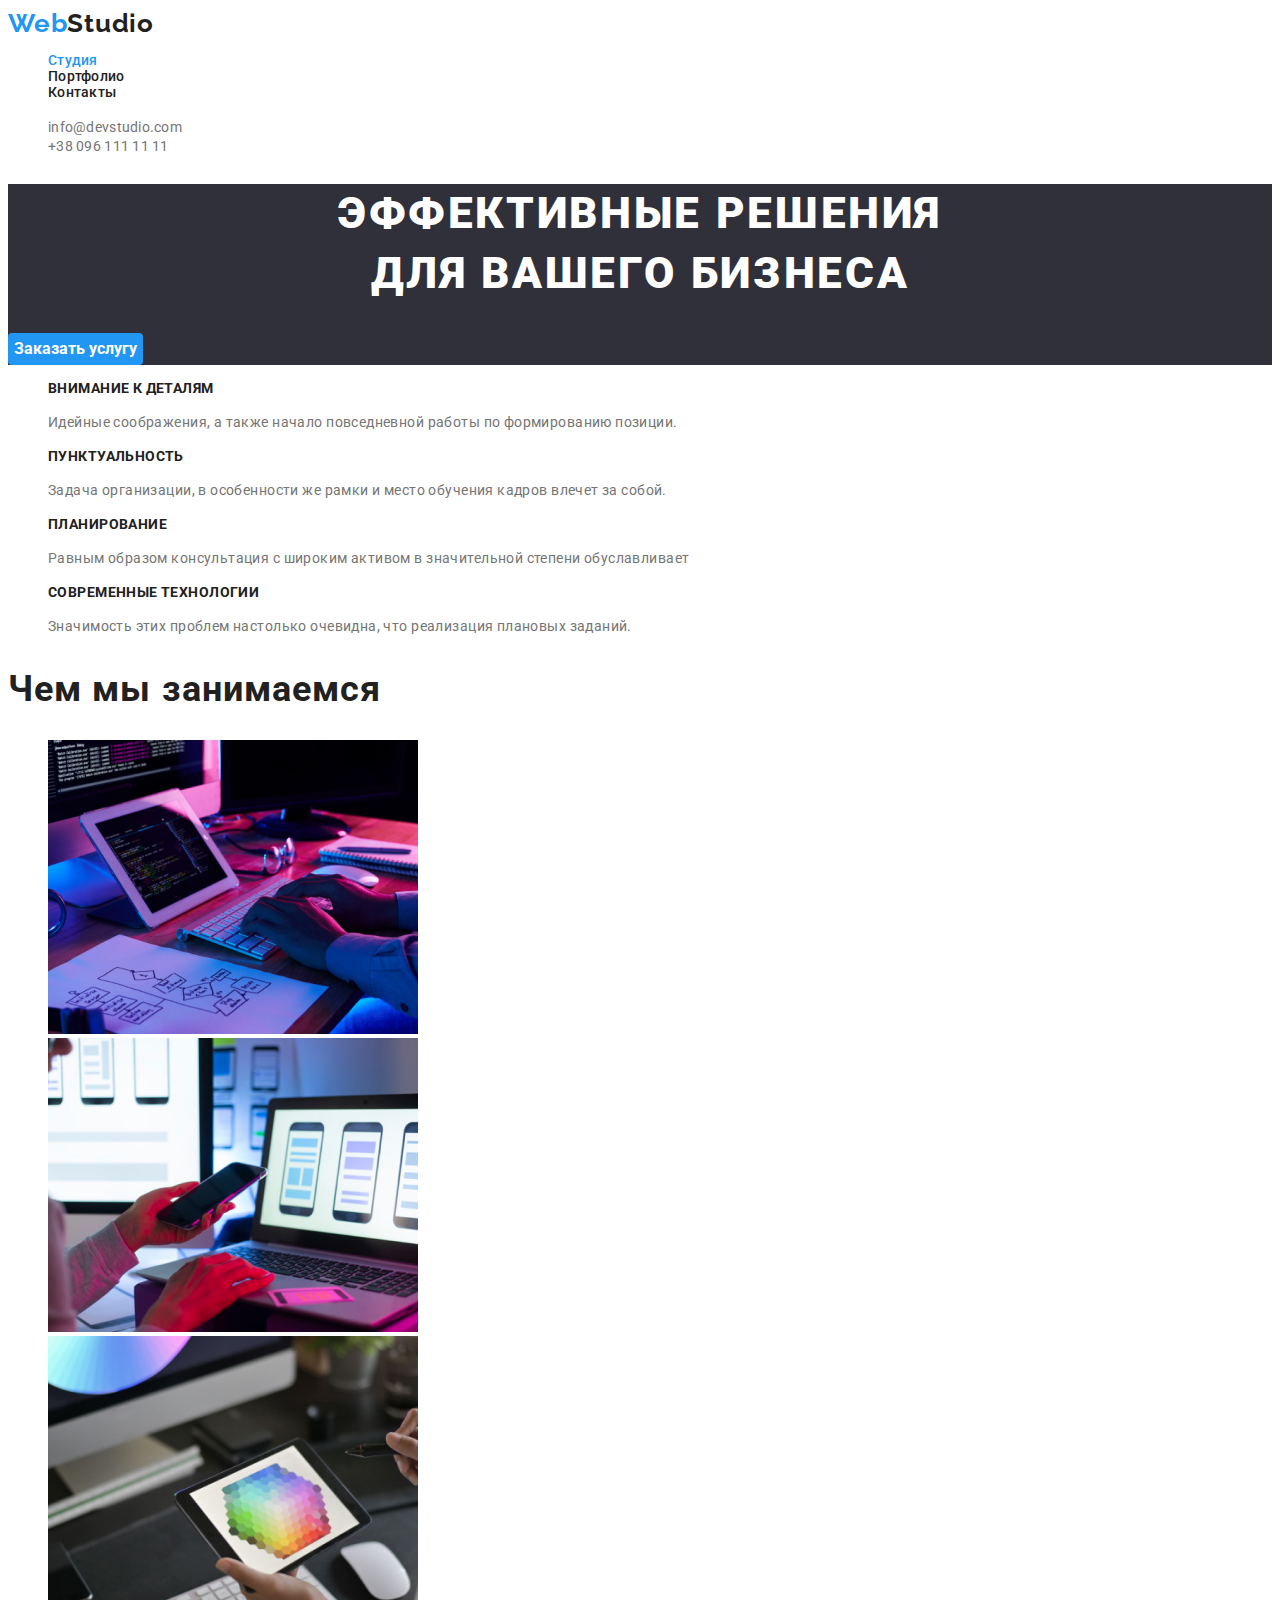
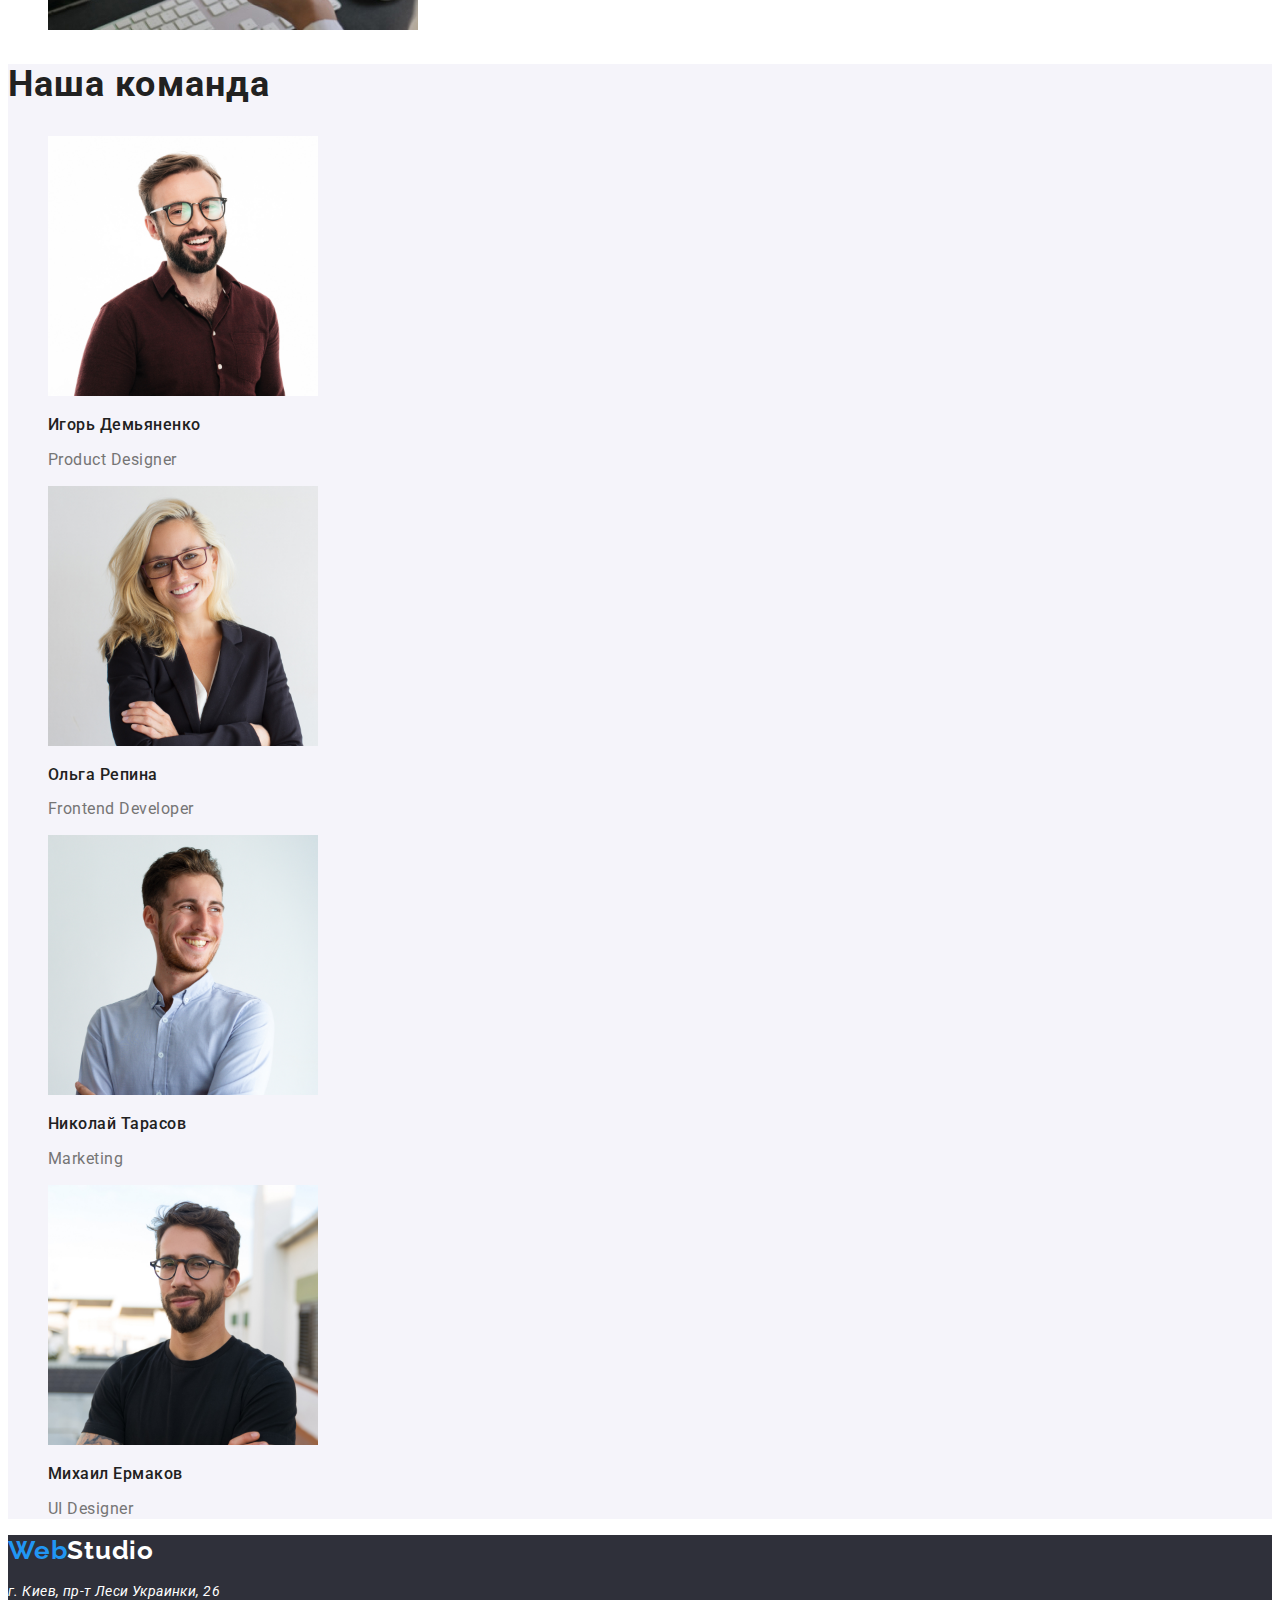
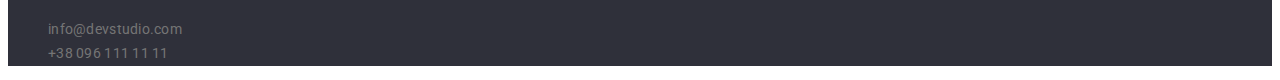
==== index.html @ 3777f828 "start" ====
<!DOCTYPE html>
<html lang="ru">

<head>
    <meta charset="UTF-8">
    <meta http-equiv="X-UA-Compatible" content="IE=edge">
    <meta name="viewport" content="width=device-width, initial-scale=1.0">
    <link rel="preconnect" href="https://fonts.gstatic.com" crossorigin>
    <link
        href="https://fonts.googleapis.com/css2?family=Raleway:wght@700&family=Roboto:wght@400;500;700;900&display=swap"
        rel="stylesheet">
    <link rel="stylesheet" href="./css/styles.css">
    <title class="title">Web Studio</title>
</head>

<body>
    <header class="header">
        <nav class="nav">
            <a lang="en" class="logo" href="./"><span class="color-web">Web</span>Studio</a>
            <ul class="nav-items">
                <li><a class="nav-link current" href="./">Студия</a></li>
                <li><a class="nav-link" href="./portfolio.html">Портфолио</a></li>
                <li><a class="nav-link" href="">Контакты</a></li>
            </ul>
        </nav>
        <ul class="contacts">
            <li><a class="contacts-link" href="mailto:info@devstudio.com">info@devstudio.com</a></li>
            <li><a class="contacts-link" href="tel:+380961111111">+38 096 111 11 11</a></li>
        </ul>
    </header>

    <main>
        <section class="hero">
            <h1 class="business">Эффективные решения<br> для вашего бизнеса</h1>
            <button class="order-service" type="button">Заказать услугу</button>
        </section>

        <section class="section-tips">
            <h2 hidden>Особенности</h2>
            <ul class="tips-list">
                <li>
                    <h3 class="tips-header">Внимание к деталям</h3>
                    <p class="tips-text">Идейные соображения, а также начало повседневной работы по
                        формированию
                        позиции.</p>
                </li>
                <li>
                    <h3 class="tips-header">Пунктуальность</h3>
                    <p class="tips-text">Задача организации, в особенности же рамки и место обучения кадров
                        влечет за
                        собой.</p>
                </li>
                <li>
                    <h3 class="tips-header">Планирование</h3>
                    <p class="tips-text">Равным образом консультация с широким активом в значительной степени
                        обуславливает</p>
                </li>
                <li>
                    <h3 class="tips-header">Современные технологии</h3>
                    <p class="tips-text">Значимость этих проблем настолько очевидна, что реализация плановых
                        заданий.
                    </p>
                </li>
            </ul>
        </section>

        <section class="section-make">
            <h2 class="make">Чем мы занимаемся</h2>
            <ul class="make-list">
                <li><img src="./images/box_1.jpg" alt="Проектирование" width="370"></li>
                <li><img src="./images/box_2.jpg" alt="Разработка" width="370"></li>
                <li><img src="./images/box_3.jpg" alt="Дизайн" width="370"></li>
            </ul>
        </section>

        <section class="section-team">
            <h2 class="team">Наша команда</h2>
            <ul class="team-list">
                <li>
                    <img src=" ./images/id.jpg" alt="Product Designer" width="270">
                    <h3 class="team-name">Игорь Демьяненко</h3>
                    <p lang="en" class="team-position">Product Designer</p>
                </li>
                <li>
                    <img src="./images/or.jpg" alt="Frontend Developer" width="270">
                    <h3 class="team-name">Ольга Репина</h3>
                    <p lang="en" class="team-position">Frontend Developer</p>
                </li>
                <li>
                    <img src="./images/nt.jpg" alt="Marketing" width="270">
                    <h3 class="team-name">Николай Тарасов</h3>
                    <p lang="en" class="team-position">Marketing</p>
                </li>
                <li>
                    <img src="./images/me.jpg" alt="UI Designer" width="270">
                    <h3 class="team-name">Михаил Ермаков</h3>
                    <p lang="en" class="team-position">UI Designer</p>
                </li>
            </ul>
        </section>

    </main>
    <footer class="footer">
        <a lang="en" class="logo" href="./"><span class="color-web">Web</span>Studio</a>
        <address class="address">
            <p>г. Киев, пр-т Леси Украинки, 26</p>
            <ul class="contacts">
                <li><a class="contacts-link" href="mailto:info@devstudio.com">info@devstudio.com</a></li>
                <li><a class="contacts-link" href="tel:+380961111111">+38 096 111 11 11</a></li>
            </ul>
        </address>
    </footer>
</body>

</html>
---- css/styles.css ----
/*background color: #E5E5E5
button orde-service: #188CE8; box-shadow: 0px 4px 4px rgba(0, 0, 0, 0.15);
color button filter: #2196F3;
color inactive button filter: #F5F4FA;
color hero:#2F303A;
first fonts color: #212121;
second fonts color: #757575;
*/
:root {
  --basic-color: #ffffff;
  --second-background-color: #f5f4fa;
  --inactive-button-color: #f5f4fa;
  --hero-color: #2f303a;
  --first-fonts-color: #212121;
  --second-fonts-color: #757575;
  --active-element-color: #2196f3;
  --order-service-color: #188ce8;
}
/*Body*/

body {
  background-color: var(--basic-color);
  font-family: 'Roboto', sans-serif;
  color: var(--first-fonts-color);
}

/*---------------Section header-------------*/

/*Logo*/

.logo {
  text-decoration: none;

  font-family: Raleway;
  font-weight: 700;
  font-size: 26px;
  line-height: 1.19;
  letter-spacing: 0.03em;

  color: var(--first-fonts-color);
}

.color-web {
  color: var(--active-element-color);
}

/*Navigation*/

.nav {
  font-weight: 500;
  font-size: 14px;
  line-height: 1.14;
  letter-spacing: 0.02em;
}

.nav-link {
  text-decoration: none;
  color: var(--first-fonts-color);
}

.nav-link:hover,
.nav-link:focus,
.contacts-link:hover,
.contacts-link:focus,
.current {
  color: var(--active-element-color);
}

.nav-items,
.contacts,
.contacts-link,
.tips-list,
.make-list,
.team-list {
  list-style: none;
}

/*Contacts*/

.contacts-link {
  font-style: normal;
  text-decoration: none;
  color: var(--second-fonts-color);
  font-weight: 400;
  font-size: 14px;
  line-height: 1.14;
  letter-spacing: 0.02em;
}

/*---------------Section hero-------------*/

.business {
  font-weight: 900;
  font-size: 44px;
  line-height: 1.36;
  text-align: center;
  letter-spacing: 0.06em;
  text-transform: uppercase;
}

.hero {
  background-color: var(--hero-color);
  color: var(--basic-color);
}

.order-service {
  font-weight: 700;
  font-size: 16px;
  line-height: 1.87;
  font-family: 'Roboto', sans-serif;
  border: none;
  border-radius: 4px;

  cursor: pointer;

  background-color: var(--active-element-color);
  color: var(--basic-color);
}

.order-service:hover,
.order-service:focus {
  background: var(--order-service-color);
  box-shadow: 0px 4px 4px rgba(0, 0, 0, 0.15);
  border-radius: 4px;
}

/*---------------Section tips-------------*/

.tips-header {
  font-weight: 700;
  font-size: 14px;
  line-height: 1.14;
  letter-spacing: 0.03em;
  text-transform: uppercase;
}

.tips-text {
  font-size: 14px;
  line-height: 1.71;
  letter-spacing: 0.03em;
  color: var(--second-fonts-color);
}

/*---------------Section make-------------*/

.make {
  font-weight: 700;
  font-size: 36px;
  line-height: 1.16;
  letter-spacing: 0.03em;
}

/*---------------Section team-------------*/
.section-team {
  background-color: var(--second-background-color);
}

.team {
  font-weight: 700;
  font-size: 36px;
  line-height: 1.16;
  letter-spacing: 0.03em;
}

.team-name {
  font-weight: 500;
  font-size: 16px;
  line-height: 1.18;
  letter-spacing: 0.03em;
}

.team-position {
  font-size: 16px;
  line-height: 1.18;
  letter-spacing: 0.03em;

  color: var(--second-fonts-color);
}

/*---------------Section footer-------------*/
.footer {
  background-color: var(--hero-color);
}

.address {
  font-style: 400;
  font-size: 14px;
  line-height: 1.71;
  letter-spacing: 0.03em;

  color: var(--basic-color);
}

.footer .logo {
  color: var(--basic-color);
}

/********************************Portfolio page*********************************/

.filter-list,
.example-list {
  list-style: none;
}

.filter-button {
  font-weight: 500;
  font-size: 16px;
  line-height: 1.62;
  font-family: 'Roboto', sans-serif;
  text-align: center;
  letter-spacing: 0.03em;

  border-radius: 4px;
  border: 0;

  cursor: pointer;

  color: var(--first-fonts-color);
}
.filter-button:hover,
.filter-button:focus,
.current-button {
  background-color: var(--active-element-color);
  color: var(--basic-color);
}

.example-header {
  font-weight: 700;
  font-size: 18px;
  line-height: 2;
  letter-spacing: 0.06em;

  color: var(--first-fonts-color);
}

.example-text {
  font-size: 16px;
  line-height: 1.87;
  letter-spacing: 0.03em;

  color: var(--second-fonts-color);
}
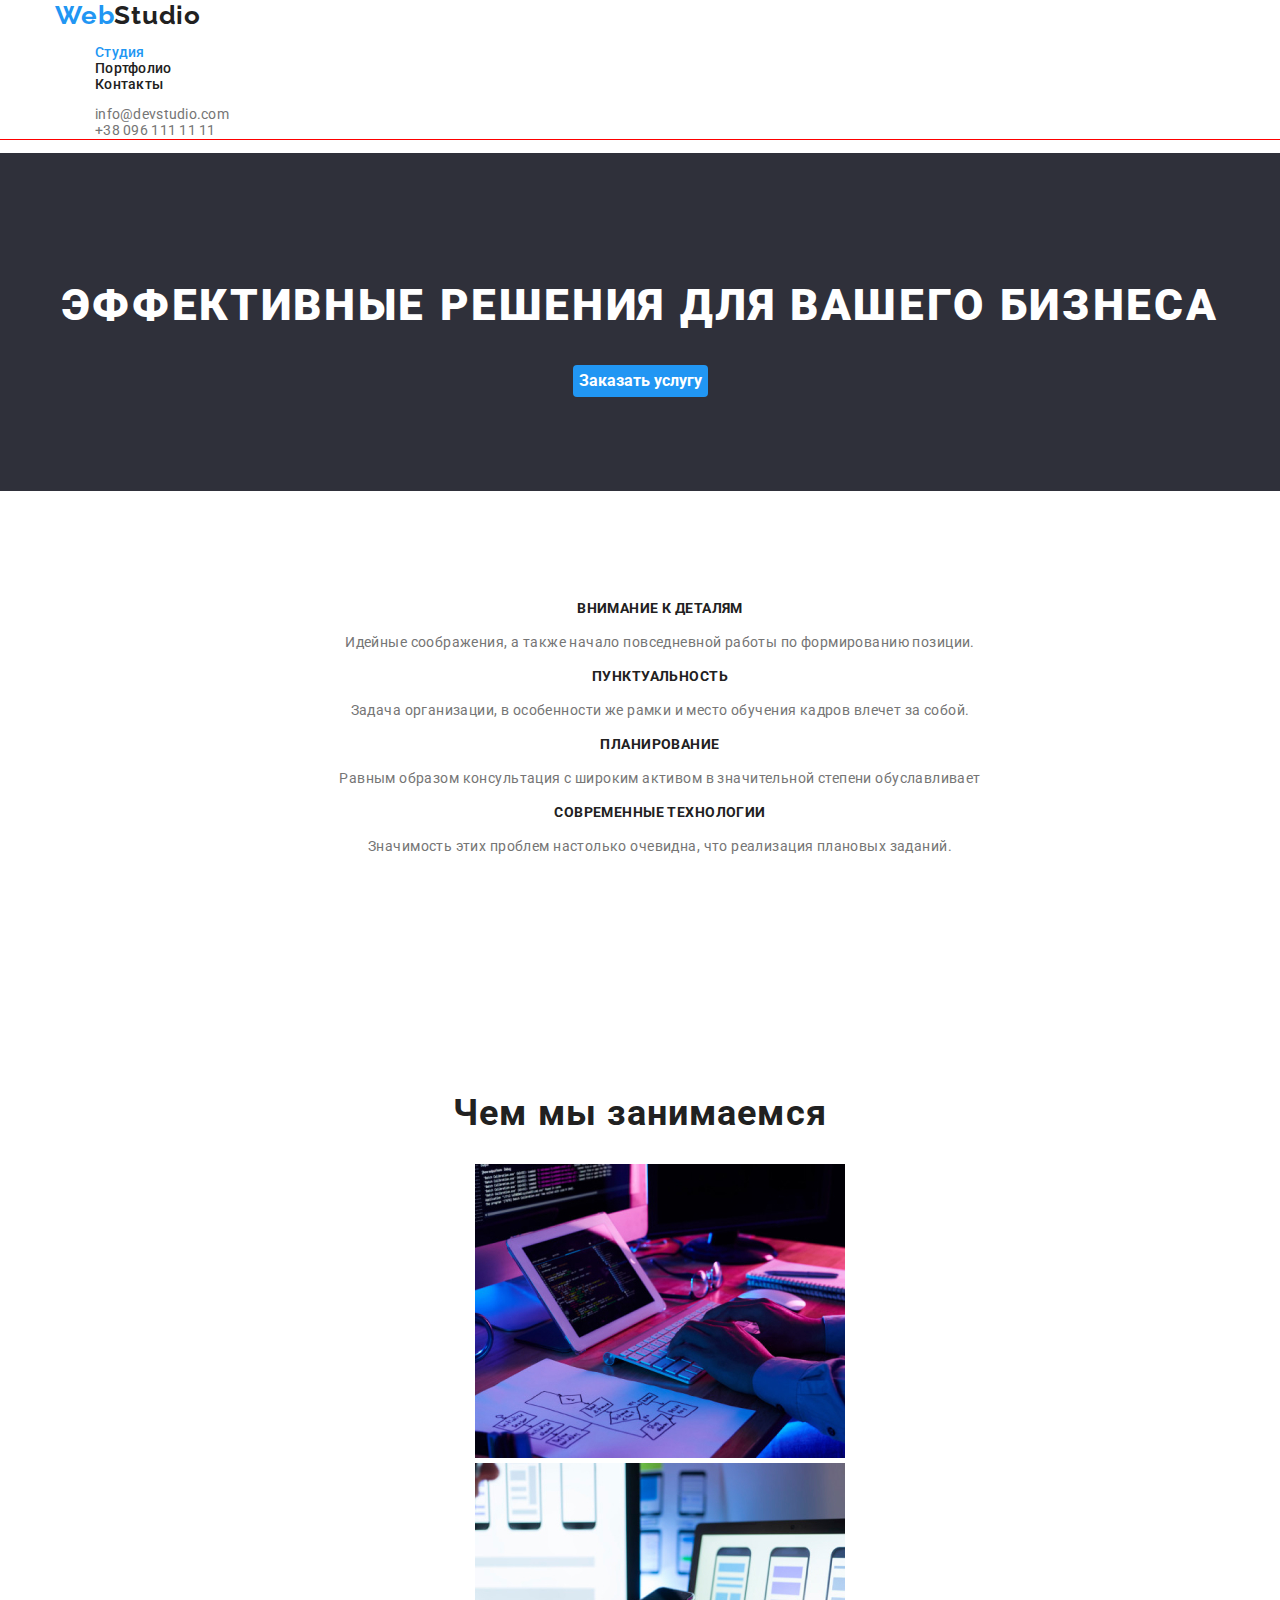
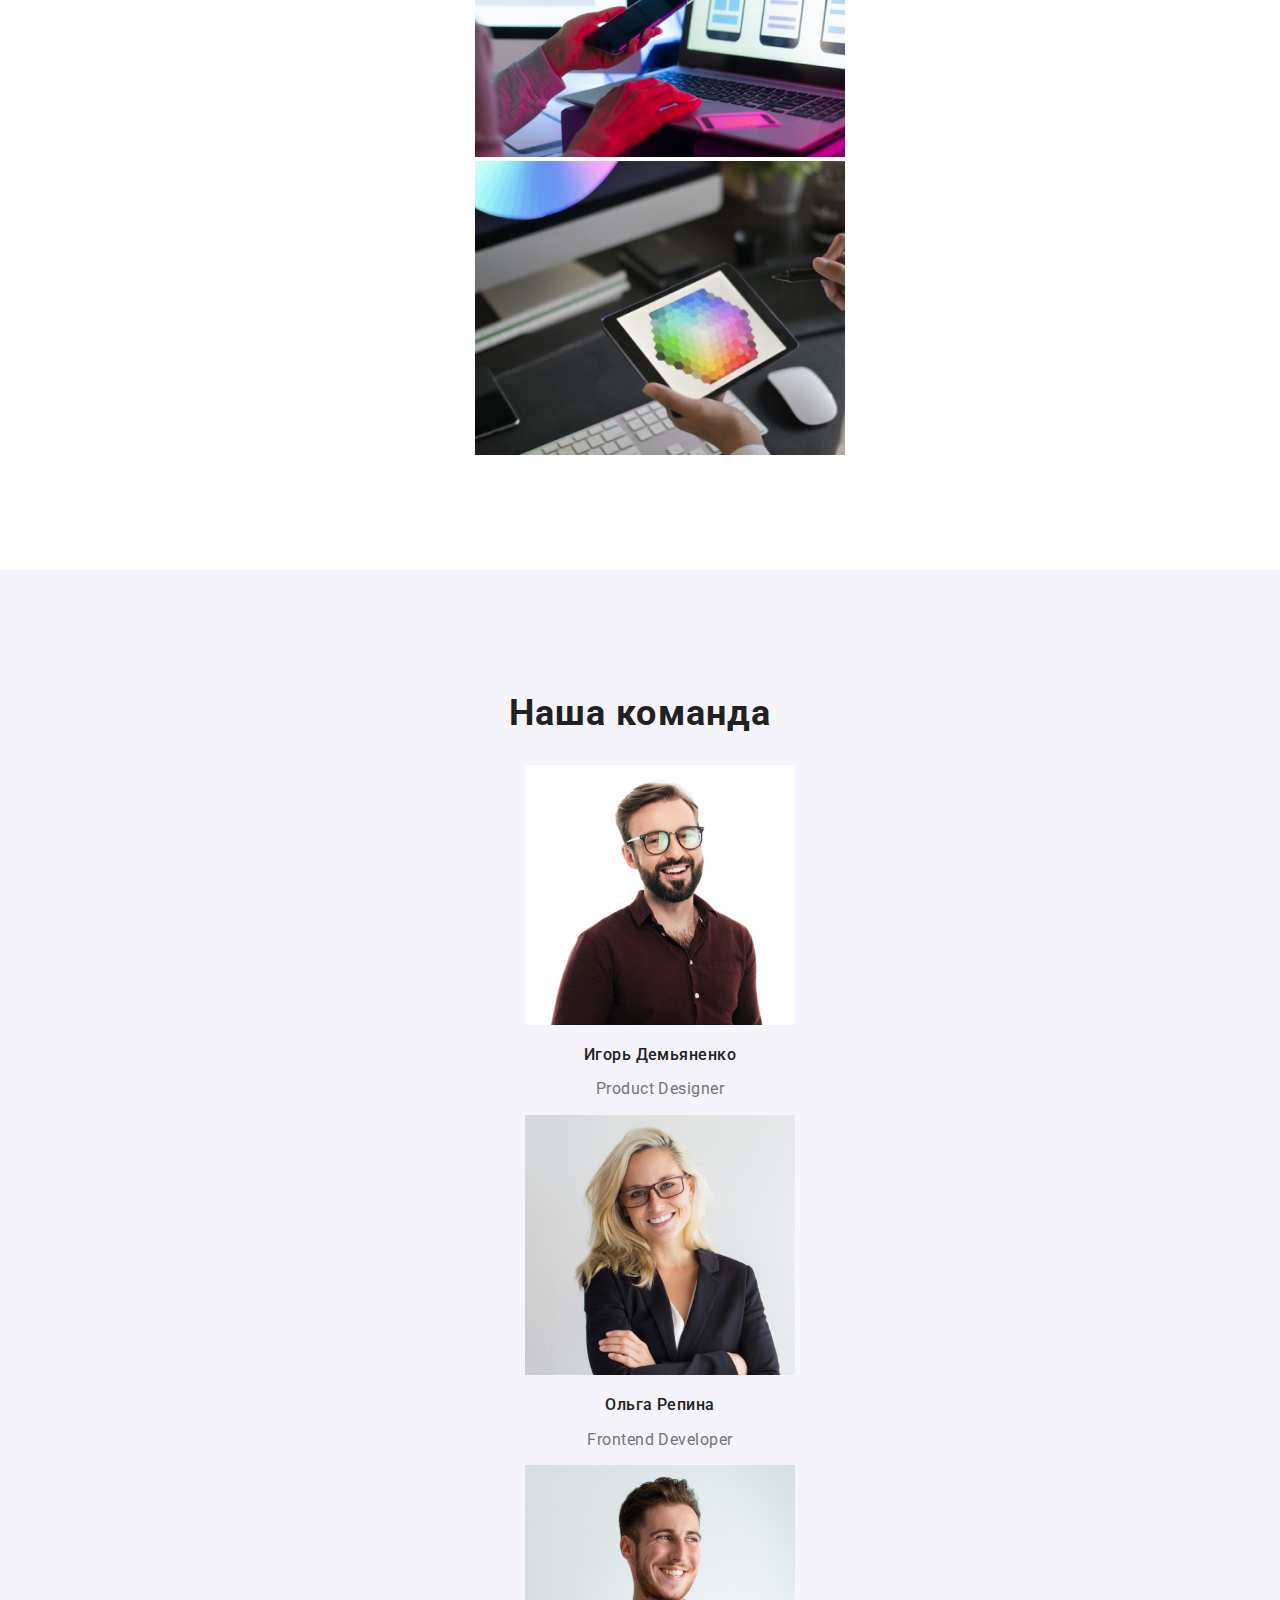
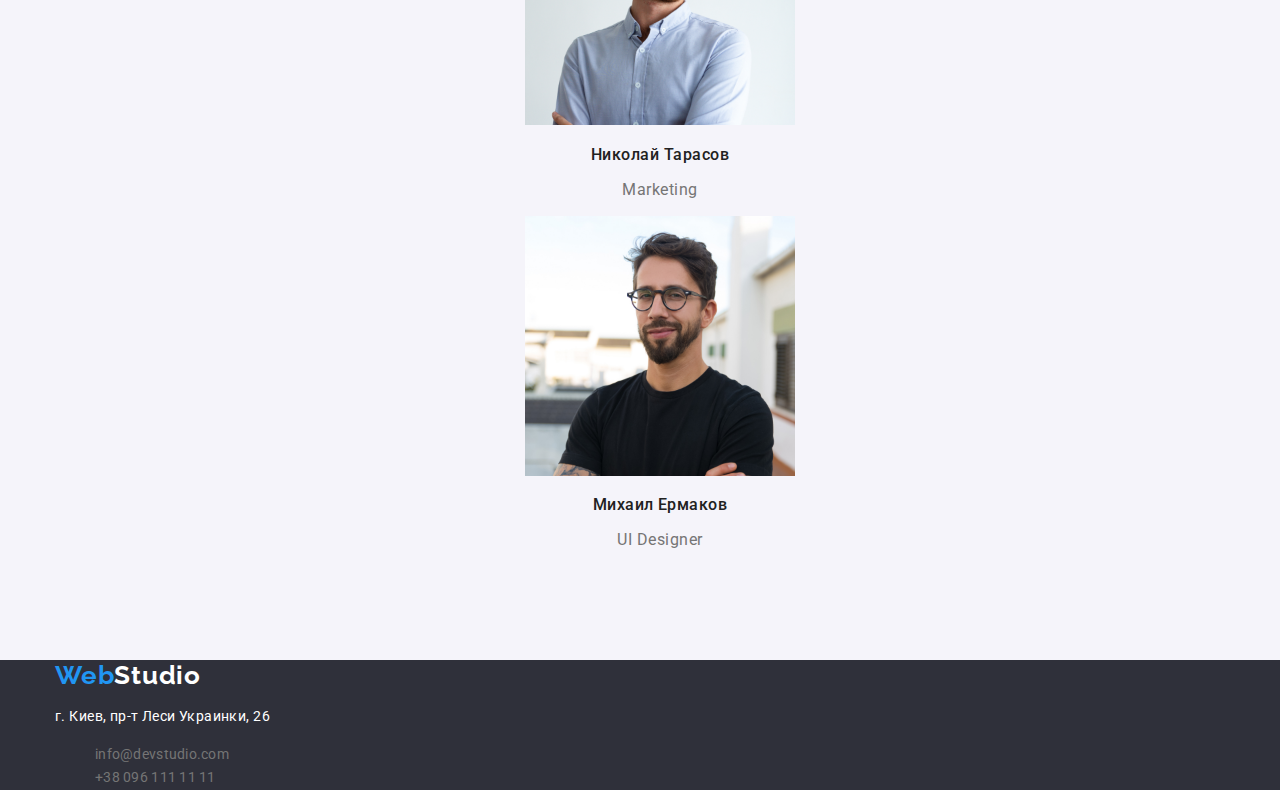
==== commit 55550163: "start_2" ====
--- a/index.html
+++ b/index.html
@@ -9,106 +9,119 @@
     <link
         href="https://fonts.googleapis.com/css2?family=Raleway:wght@700&family=Roboto:wght@400;500;700;900&display=swap"
         rel="stylesheet">
+    <link rel="stylesheet" href="./css/modern-normalize.css">
     <link rel="stylesheet" href="./css/styles.css">
     <title class="title">Web Studio</title>
 </head>
 
 <body>
-    <header class="header">
-        <nav class="nav">
-            <a lang="en" class="logo" href="./"><span class="color-web">Web</span>Studio</a>
-            <ul class="nav-items">
-                <li><a class="nav-link current" href="./">Студия</a></li>
-                <li><a class="nav-link" href="./portfolio.html">Портфолио</a></li>
-                <li><a class="nav-link" href="">Контакты</a></li>
+    <header class="header line">
+        <div class="container nav">
+            <nav class="nav">
+                <a lang="en" class="logo link" href="./"><span class="color-web">Web</span>Studio</a>
+                <ul class="nav-items list">
+                    <li><a class="nav-link current link" href="./">Студия</a></li>
+                    <li><a class="nav-link link" href="./portfolio.html">Портфолио</a></li>
+                    <li><a class="nav-link link" href="">Контакты</a></li>
+                </ul>
+            </nav>
+            <ul class="contacts list">
+                <li><a class="contacts-link link" href="mailto:info@devstudio.com">info@devstudio.com</a></li>
+                <li><a class="contacts-link link" href="tel:+380961111111">+38 096 111 11 11</a></li>
             </ul>
-        </nav>
-        <ul class="contacts">
-            <li><a class="contacts-link" href="mailto:info@devstudio.com">info@devstudio.com</a></li>
-            <li><a class="contacts-link" href="tel:+380961111111">+38 096 111 11 11</a></li>
-        </ul>
+        </div>
     </header>
 
     <main>
-        <section class="hero">
-            <h1 class="business">Эффективные решения<br> для вашего бизнеса</h1>
-            <button class="order-service" type="button">Заказать услугу</button>
+        <section class="hero section">
+            <div class="container">
+                <h1 class="business">Эффективные решения для вашего бизнеса</h1>
+                <button class="order-service" type="button">Заказать услугу</button>
+            </div>
         </section>
 
-        <section class="section-tips">
-            <h2 hidden>Особенности</h2>
-            <ul class="tips-list">
-                <li>
-                    <h3 class="tips-header">Внимание к деталям</h3>
-                    <p class="tips-text">Идейные соображения, а также начало повседневной работы по
-                        формированию
-                        позиции.</p>
-                </li>
-                <li>
-                    <h3 class="tips-header">Пунктуальность</h3>
-                    <p class="tips-text">Задача организации, в особенности же рамки и место обучения кадров
-                        влечет за
-                        собой.</p>
-                </li>
-                <li>
-                    <h3 class="tips-header">Планирование</h3>
-                    <p class="tips-text">Равным образом консультация с широким активом в значительной степени
-                        обуславливает</p>
-                </li>
-                <li>
-                    <h3 class="tips-header">Современные технологии</h3>
-                    <p class="tips-text">Значимость этих проблем настолько очевидна, что реализация плановых
-                        заданий.
-                    </p>
-                </li>
-            </ul>
+        <section class="section-tips section">
+            <div class="container">
+                <h2 hidden>Особенности</h2>
+                <ul class="tips-list list">
+                    <li>
+                        <h3 class="tips-header">Внимание к деталям</h3>
+                        <p class="tips-text">Идейные соображения, а также начало повседневной работы по
+                            формированию
+                            позиции.</p>
+                    </li>
+                    <li>
+                        <h3 class="tips-header">Пунктуальность</h3>
+                        <p class="tips-text">Задача организации, в особенности же рамки и место обучения кадров
+                            влечет за
+                            собой.</p>
+                    </li>
+                    <li>
+                        <h3 class="tips-header">Планирование</h3>
+                        <p class="tips-text">Равным образом консультация с широким активом в значительной степени
+                            обуславливает</p>
+                    </li>
+                    <li>
+                        <h3 class="tips-header">Современные технологии</h3>
+                        <p class="tips-text">Значимость этих проблем настолько очевидна, что реализация плановых
+                            заданий.
+                        </p>
+                    </li>
+                </ul>
+            </div>
         </section>
 
-        <section class="section-make">
-            <h2 class="make">Чем мы занимаемся</h2>
-            <ul class="make-list">
-                <li><img src="./images/box_1.jpg" alt="Проектирование" width="370"></li>
-                <li><img src="./images/box_2.jpg" alt="Разработка" width="370"></li>
-                <li><img src="./images/box_3.jpg" alt="Дизайн" width="370"></li>
-            </ul>
+        <section class="section-make section">
+            <div class="container">
+                <h2 class="make">Чем мы занимаемся</h2>
+                <ul class="make-list list">
+                    <li><img src="./images/box_1.jpg" alt="Проектирование" width="370"></li>
+                    <li><img src="./images/box_2.jpg" alt="Разработка" width="370"></li>
+                    <li><img src="./images/box_3.jpg" alt="Дизайн" width="370"></li>
+                </ul>
+            </div>
         </section>
 
-        <section class="section-team">
-            <h2 class="team">Наша команда</h2>
-            <ul class="team-list">
-                <li>
-                    <img src=" ./images/id.jpg" alt="Product Designer" width="270">
-                    <h3 class="team-name">Игорь Демьяненко</h3>
-                    <p lang="en" class="team-position">Product Designer</p>
-                </li>
-                <li>
-                    <img src="./images/or.jpg" alt="Frontend Developer" width="270">
-                    <h3 class="team-name">Ольга Репина</h3>
-                    <p lang="en" class="team-position">Frontend Developer</p>
-                </li>
-                <li>
-                    <img src="./images/nt.jpg" alt="Marketing" width="270">
-                    <h3 class="team-name">Николай Тарасов</h3>
-                    <p lang="en" class="team-position">Marketing</p>
-                </li>
-                <li>
-                    <img src="./images/me.jpg" alt="UI Designer" width="270">
-                    <h3 class="team-name">Михаил Ермаков</h3>
-                    <p lang="en" class="team-position">UI Designer</p>
-                </li>
-            </ul>
+        <section class="section-team section">
+            <div class="container">
+                <h2 class="team">Наша команда</h2>
+                <ul class="team-list list">
+                    <li>
+                        <img src=" ./images/id.jpg" alt="Product Designer" width="270">
+                        <h3 class="team-name">Игорь Демьяненко</h3>
+                        <p lang="en" class="team-position">Product Designer</p>
+                    </li>
+                    <li>
+                        <img src="./images/or.jpg" alt="Frontend Developer" width="270">
+                        <h3 class="team-name">Ольга Репина</h3>
+                        <p lang="en" class="team-position">Frontend Developer</p>
+                    </li>
+                    <li>
+                        <img src="./images/nt.jpg" alt="Marketing" width="270">
+                        <h3 class="team-name">Николай Тарасов</h3>
+                        <p lang="en" class="team-position">Marketing</p>
+                    </li>
+                    <li>
+                        <img src="./images/me.jpg" alt="UI Designer" width="270">
+                        <h3 class="team-name">Михаил Ермаков</h3>
+                        <p lang="en" class="team-position">UI Designer</p>
+                    </li>
+                </ul>
+            </div>
         </section>
 
     </main>
     <footer class="footer">
-        <a lang="en" class="logo" href="./"><span class="color-web">Web</span>Studio</a>
-        <address class="address">
-            <p>г. Киев, пр-т Леси Украинки, 26</p>
-            <ul class="contacts">
-                <li><a class="contacts-link" href="mailto:info@devstudio.com">info@devstudio.com</a></li>
-                <li><a class="contacts-link" href="tel:+380961111111">+38 096 111 11 11</a></li>
-            </ul>
-        </address>
+        <div class="container">
+            <a lang="en" class="logo link" href="./"><span class="color-web">Web</span>Studio</a>
+            <address class="address">
+                <p>г. Киев, пр-т Леси Украинки, 26</p>
+                <ul class="contacts list list">
+                    <li><a class="contacts-link link" href="mailto:info@devstudio.com">info@devstudio.com</a></li>
+                    <li><a class="contacts-link link" href="tel:+380961111111">+38 096 111 11 11</a></li>
+                </ul>
+            </address>
+        </div>
     </footer>
 </body>
 
--- a/css/styles.css
+++ b/css/styles.css
@@ -24,13 +24,34 @@
   color: var(--first-fonts-color);
 }
 
+.list {
+  list-style: none;
+}
+
+.link {
+  text-decoration: none;
+}
+
+.container {
+  width: 1200px;
+  padding: 0 15px;
+  margin: 0 auto;
+}
+
+.section {
+  padding: 94px 0 94px 0;
+  text-align: center;
+}
+
+.line {
+  outline: 1px solid red;
+}
+
 /*---------------Section header-------------*/
 
 /*Logo*/
 
 .logo {
-  text-decoration: none;
-
   font-family: Raleway;
   font-weight: 700;
   font-size: 26px;
@@ -54,7 +75,6 @@
 }
 
 .nav-link {
-  text-decoration: none;
   color: var(--first-fonts-color);
 }
 
@@ -66,20 +86,10 @@
   color: var(--active-element-color);
 }
 
-.nav-items,
-.contacts,
-.contacts-link,
-.tips-list,
-.make-list,
-.team-list {
-  list-style: none;
-}
-
 /*Contacts*/
 
 .contacts-link {
   font-style: normal;
-  text-decoration: none;
   color: var(--second-fonts-color);
   font-weight: 400;
   font-size: 14px;
@@ -107,7 +117,7 @@
   font-weight: 700;
   font-size: 16px;
   line-height: 1.87;
-  font-family: 'Roboto', sans-serif;
+  font-family: inherit;
   border: none;
   border-radius: 4px;
 
@@ -183,7 +193,7 @@
 }
 
 .address {
-  font-style: 400;
+  font-style: normal;
   font-size: 14px;
   line-height: 1.71;
   letter-spacing: 0.03em;
@@ -196,17 +206,12 @@
 }
 
 /********************************Portfolio page*********************************/
-
-.filter-list,
-.example-list {
-  list-style: none;
-}
 
 .filter-button {
   font-weight: 500;
   font-size: 16px;
   line-height: 1.62;
-  font-family: 'Roboto', sans-serif;
+  font-family: inherit;
   text-align: center;
   letter-spacing: 0.03em;
 
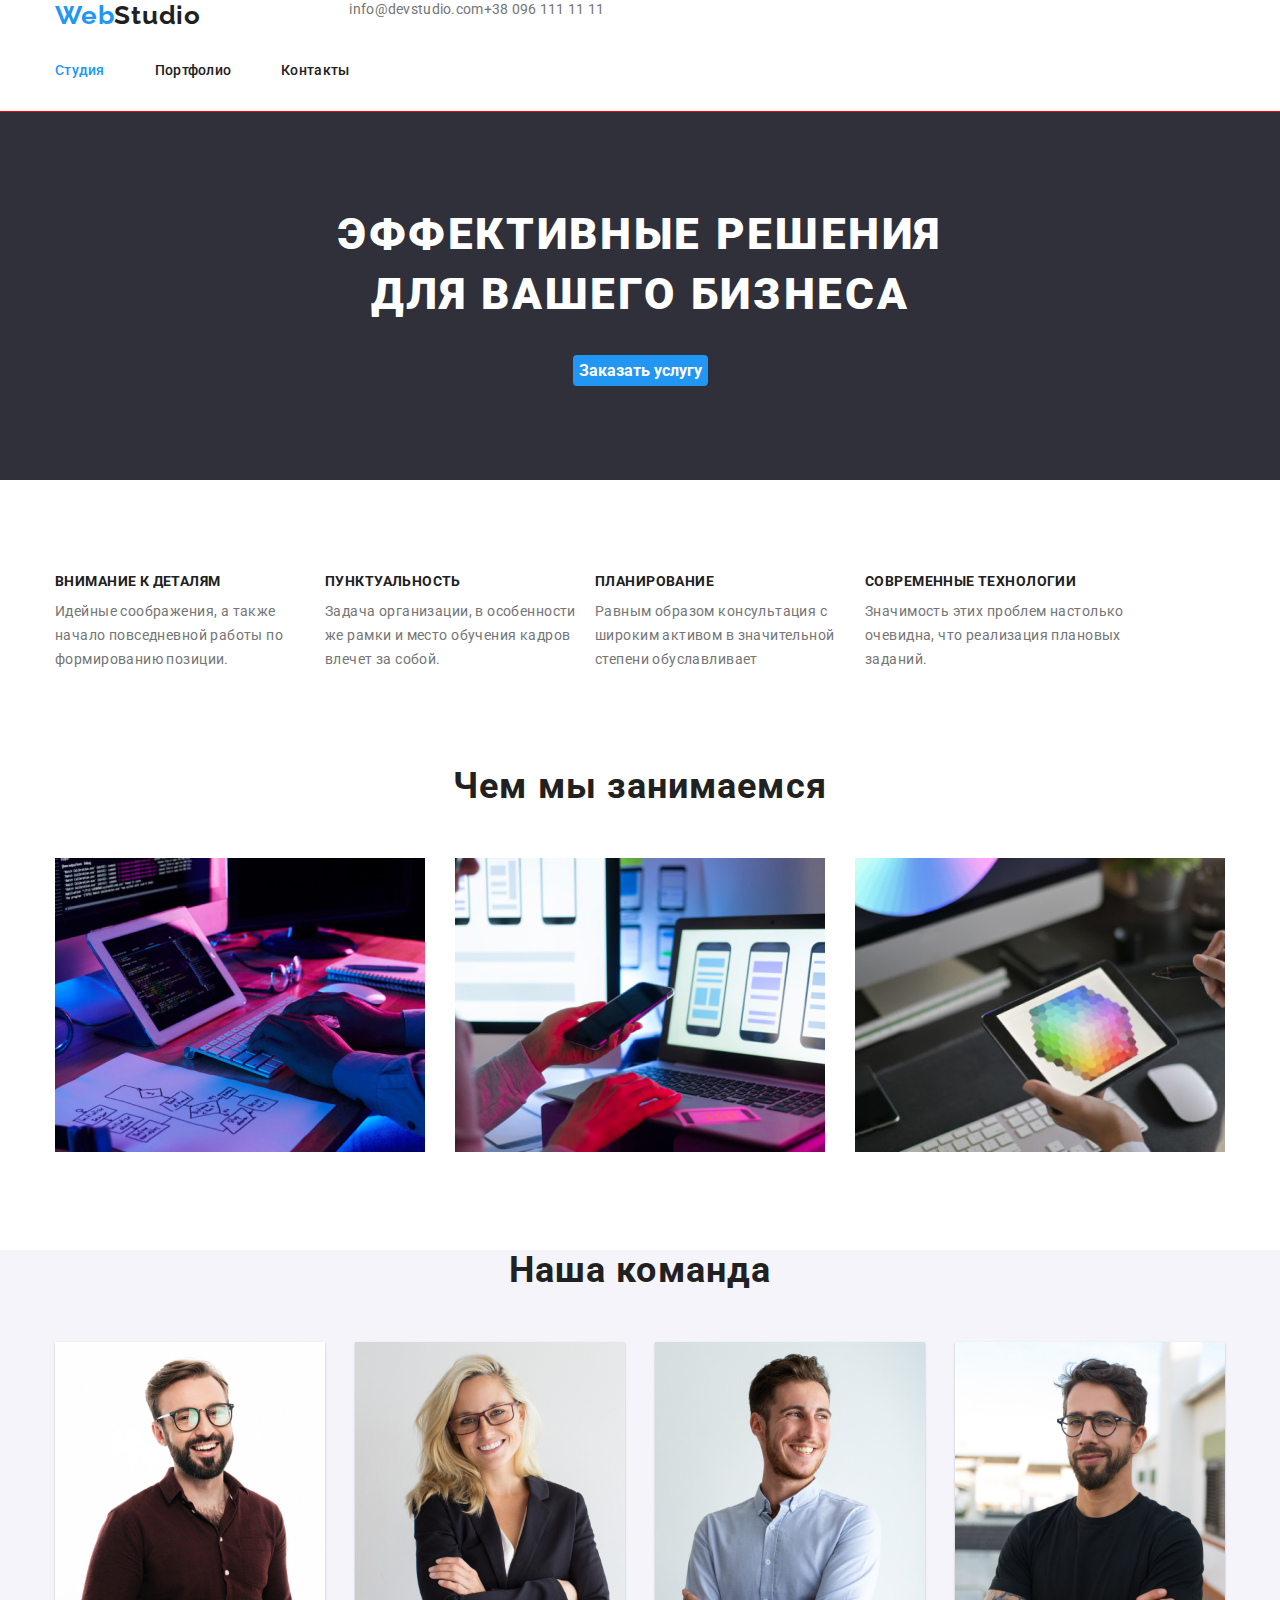
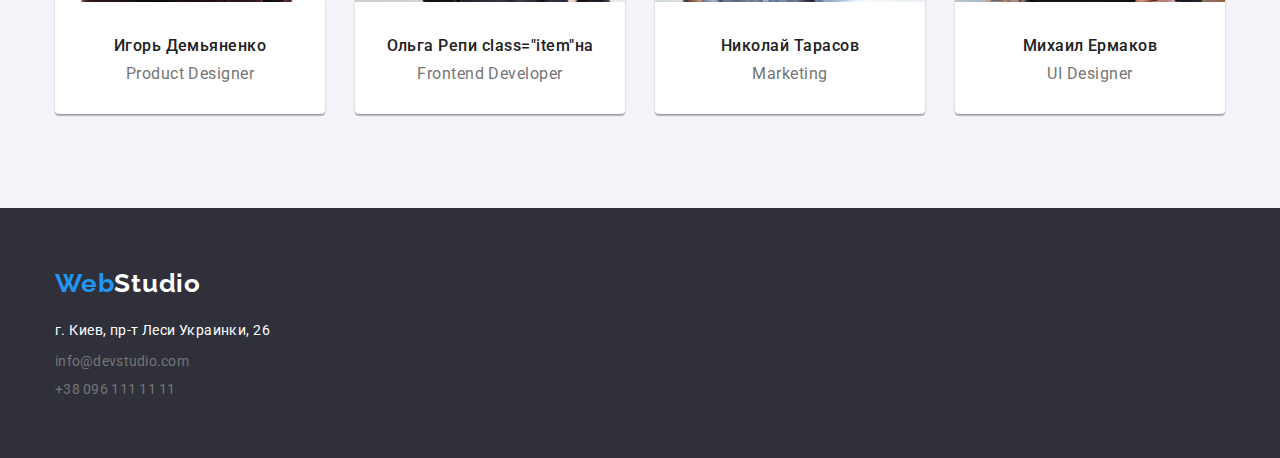
==== commit 3e01ab17: "sdelat' header" ====
--- a/index.html
+++ b/index.html
@@ -16,18 +16,20 @@
 
 <body>
     <header class="header line">
-        <div class="container nav">
+        <div class="container main-header">
             <nav class="nav">
                 <a lang="en" class="logo link" href="./"><span class="color-web">Web</span>Studio</a>
                 <ul class="nav-items list">
-                    <li><a class="nav-link current link" href="./">Студия</a></li>
-                    <li><a class="nav-link link" href="./portfolio.html">Портфолио</a></li>
-                    <li><a class="nav-link link" href="">Контакты</a></li>
+                    <li class="header-item"><a class="nav-link current link" href="./">Студия</a></li>
+                    <li class="header-item"><a class="nav-link link" href="./portfolio.html">Портфолио</a></li>
+                    <li class="header-item"><a class="nav-link link" href="">Контакты</a></li>
                 </ul>
             </nav>
             <ul class="contacts list">
-                <li><a class="contacts-link link" href="mailto:info@devstudio.com">info@devstudio.com</a></li>
-                <li><a class="contacts-link link" href="tel:+380961111111">+38 096 111 11 11</a></li>
+                <li class="header-item"><a class="contacts-link link"
+                        href="mailto:info@devstudio.com">info@devstudio.com</a></li>
+                <li class="header-item"><a class="contacts-link link" href="tel:+380961111111">+38 096 111 11 11</a>
+                </li>
             </ul>
         </div>
     </header>
@@ -42,7 +44,7 @@
 
         <section class="section-tips section">
             <div class="container">
-                <h2 hidden>Особенности</h2>
+                <h2 class="visually-hidden">Особенности</h2>
                 <ul class="tips-list list">
                     <li>
                         <h3 class="tips-header">Внимание к деталям</h3>
@@ -75,9 +77,9 @@
             <div class="container">
                 <h2 class="make">Чем мы занимаемся</h2>
                 <ul class="make-list list">
-                    <li><img src="./images/box_1.jpg" alt="Проектирование" width="370"></li>
-                    <li><img src="./images/box_2.jpg" alt="Разработка" width="370"></li>
-                    <li><img src="./images/box_3.jpg" alt="Дизайн" width="370"></li>
+                    <li class="item"><img src="./images/box_1.jpg" alt="Проектирование" width="370"></li>
+                    <li class="item"><img src="./images/box_2.jpg" alt="Разработка" width="370"></li>
+                    <li class="item"><img src="./images/box_3.jpg" alt="Дизайн" width="370"></li>
                 </ul>
             </div>
         </section>
@@ -86,22 +88,22 @@
             <div class="container">
                 <h2 class="team">Наша команда</h2>
                 <ul class="team-list list">
-                    <li>
+                    <li class="item">
                         <img src=" ./images/id.jpg" alt="Product Designer" width="270">
                         <h3 class="team-name">Игорь Демьяненко</h3>
                         <p lang="en" class="team-position">Product Designer</p>
                     </li>
-                    <li>
+                    <li class="item">
                         <img src="./images/or.jpg" alt="Frontend Developer" width="270">
-                        <h3 class="team-name">Ольга Репина</h3>
+                        <h3 class="team-name">Ольга Репи class="item"на</h3>
                         <p lang="en" class="team-position">Frontend Developer</p>
                     </li>
-                    <li>
+                    <li class="item">
                         <img src="./images/nt.jpg" alt="Marketing" width="270">
                         <h3 class="team-name">Николай Тарасов</h3>
                         <p lang="en" class="team-position">Marketing</p>
                     </li>
-                    <li>
+                    <li class="item">
                         <img src="./images/me.jpg" alt="UI Designer" width="270">
                         <h3 class="team-name">Михаил Ермаков</h3>
                         <p lang="en" class="team-position">UI Designer</p>
@@ -115,10 +117,12 @@
         <div class="container">
             <a lang="en" class="logo link" href="./"><span class="color-web">Web</span>Studio</a>
             <address class="address">
-                <p>г. Киев, пр-т Леси Украинки, 26</p>
-                <ul class="contacts list list">
-                    <li><a class="contacts-link link" href="mailto:info@devstudio.com">info@devstudio.com</a></li>
-                    <li><a class="contacts-link link" href="tel:+380961111111">+38 096 111 11 11</a></li>
+                <p class="address-text">г. Киев, пр-т Леси Украинки, 26</p>
+                <ul class="contacts list">
+                    <li class="footer-item"><a class="contacts-link link"
+                            href="mailto:info@devstudio.com">info@devstudio.com</a></li>
+                    <li class="footer-item"><a class="contacts-link link" href="tel:+380961111111">+38 096 111 11 11</a>
+                    </li>
                 </ul>
             </address>
         </div>
--- a/css/styles.css
+++ b/css/styles.css
@@ -26,6 +26,8 @@
 
 .list {
   list-style: none;
+  margin: 0;
+  padding: 0;
 }
 
 .link {
@@ -40,7 +42,19 @@
 
 .section {
   padding: 94px 0 94px 0;
-  text-align: center;
+}
+
+.visually-hidden {
+  position: absolute;
+  white-space: nowrap;
+  width: 1px;
+  height: 1px;
+  overflow: hidden;
+  border: 0;
+  padding: 0;
+  clip: rect(0 0 0 0);
+  clip-path: inset(50%);
+  margin: -1px;
 }
 
 .line {
@@ -65,6 +79,10 @@
   color: var(--active-element-color);
 }
 
+.main-header {
+  display: flex;
+}
+
 /*Navigation*/
 
 .nav {
@@ -74,8 +92,20 @@
   letter-spacing: 0.02em;
 }
 
+.nav .nav-items,
+.header .contacts {
+  display: flex;
+}
+
+.nav .header-item:not(:last-child) {
+  margin-right: 50px;
+}
+
 .nav-link {
-  color: var(--first-fonts-color);
+  display: block;
+  color: var(--first-fonts-color);
+  padding-top: 32px;
+  padding-bottom: 32px;
 }
 
 .nav-link:hover,
@@ -100,17 +130,20 @@
 /*---------------Section hero-------------*/
 
 .business {
+  margin: 0 auto 30px;
+
   font-weight: 900;
   font-size: 44px;
   line-height: 1.36;
-  text-align: center;
   letter-spacing: 0.06em;
+  max-width: 696px;
   text-transform: uppercase;
 }
 
 .hero {
   background-color: var(--hero-color);
   color: var(--basic-color);
+  text-align: center;
 }
 
 .order-service {
@@ -136,7 +169,14 @@
 
 /*---------------Section tips-------------*/
 
+.tips-list {
+  display: flex;
+}
+
 .tips-header {
+  margin-top: 0;
+  margin-bottom: 10px;
+
   font-weight: 700;
   font-size: 14px;
   line-height: 1.14;
@@ -145,27 +185,55 @@
 }
 
 .tips-text {
+  margin: 0;
+
   font-size: 14px;
   line-height: 1.71;
   letter-spacing: 0.03em;
   color: var(--second-fonts-color);
+  max-width: 270px;
 }
 
 /*---------------Section make-------------*/
 
 .make {
+  margin-top: 0;
+  margin-bottom: 50px;
+  text-align: center;
+
   font-weight: 700;
   font-size: 36px;
   line-height: 1.16;
   letter-spacing: 0.03em;
 }
 
+.section-make {
+  padding-top: 0;
+}
+
+.make-list {
+  display: flex;
+}
+
+.item {
+  margin-right: 30px;
+}
+
+.item:last-child {
+  margin-right: 0;
+}
+
 /*---------------Section team-------------*/
 .section-team {
+  padding-top: 0;
   background-color: var(--second-background-color);
 }
 
 .team {
+  margin-top: 0;
+  margin-bottom: 50px;
+  text-align: center;
+
   font-weight: 700;
   font-size: 36px;
   line-height: 1.16;
@@ -173,6 +241,10 @@
 }
 
 .team-name {
+  text-align: center;
+  margin-top: 30px;
+  margin-bottom: 10px;
+
   font-weight: 500;
   font-size: 16px;
   line-height: 1.18;
@@ -180,29 +252,49 @@
 }
 
 .team-position {
+  margin-top: 0;
+  margin-bottom: 30px;
+  text-align: center;
   font-size: 16px;
   line-height: 1.18;
   letter-spacing: 0.03em;
 
   color: var(--second-fonts-color);
+}
+.team-list {
+  display: flex;
+}
+
+.team-list .item {
+  background: var(--basic-color);
+  box-shadow: 0px 1px 3px rgba(0, 0, 0, 0.12), 0px 1px 1px rgba(0, 0, 0, 0.14),
+    0px 2px 1px rgba(0, 0, 0, 0.2);
+  border-radius: 0px 0px 4px 4px;
 }
 
 /*---------------Section footer-------------*/
 .footer {
+  padding: 60px 0;
   background-color: var(--hero-color);
 }
 
-.address {
+.address .address-text {
+  margin-top: 20px;
+  margin-bottom: 0;
+
   font-style: normal;
   font-size: 14px;
   line-height: 1.71;
   letter-spacing: 0.03em;
-
   color: var(--basic-color);
 }
 
 .footer .logo {
   color: var(--basic-color);
+}
+
+.footer-item {
+  margin-top: 9px;
 }
 
 /********************************Portfolio page*********************************/
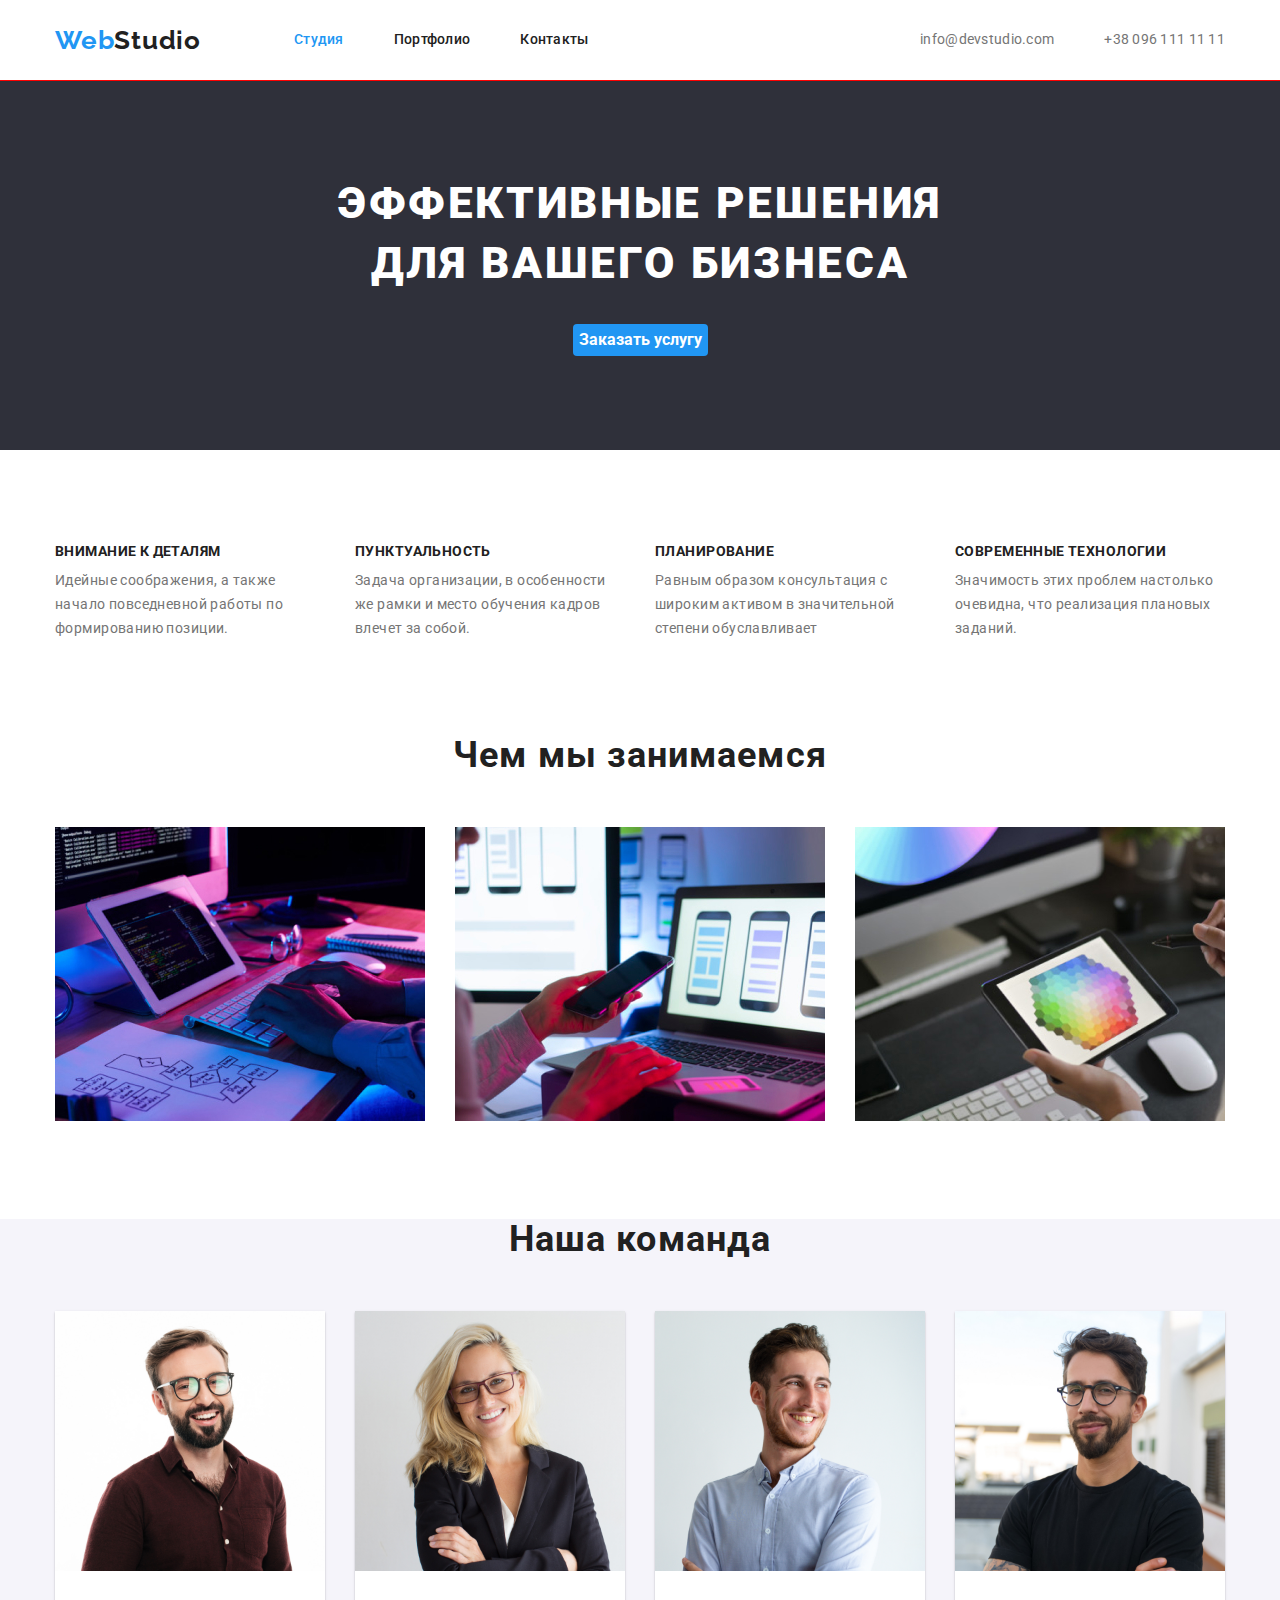
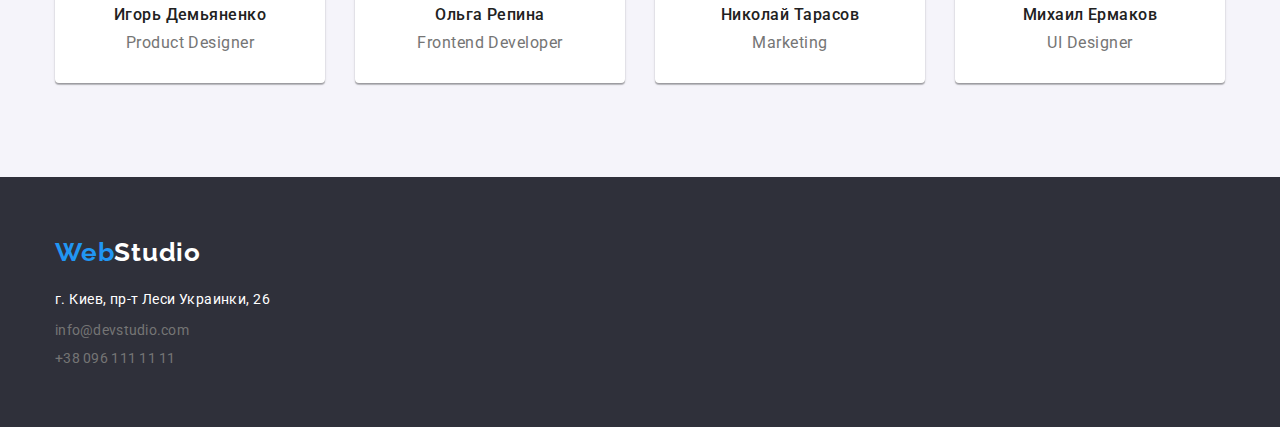
==== commit 9a1c0d0e: "main" ====
--- a/index.html
+++ b/index.html
@@ -16,7 +16,7 @@
 
 <body>
     <header class="header line">
-        <div class="container main-header">
+        <div class="container nav">
             <nav class="nav">
                 <a lang="en" class="logo link" href="./"><span class="color-web">Web</span>Studio</a>
                 <ul class="nav-items list">
@@ -25,11 +25,12 @@
                     <li class="header-item"><a class="nav-link link" href="">Контакты</a></li>
                 </ul>
             </nav>
-            <ul class="contacts list">
+            <ul class="contacts list nav-items">
                 <li class="header-item"><a class="contacts-link link"
                         href="mailto:info@devstudio.com">info@devstudio.com</a></li>
                 <li class="header-item"><a class="contacts-link link" href="tel:+380961111111">+38 096 111 11 11</a>
                 </li>
+
             </ul>
         </div>
     </header>
@@ -95,7 +96,7 @@
                     </li>
                     <li class="item">
                         <img src="./images/or.jpg" alt="Frontend Developer" width="270">
-                        <h3 class="team-name">Ольга Репи class="item"на</h3>
+                        <h3 class="team-name">Ольга Репина</h3>
                         <p lang="en" class="team-position">Frontend Developer</p>
                     </li>
                     <li class="item">
--- a/css/styles.css
+++ b/css/styles.css
@@ -66,12 +66,13 @@
 /*Logo*/
 
 .logo {
+  margin-right: 93px;
+
   font-family: Raleway;
   font-weight: 700;
   font-size: 26px;
   line-height: 1.19;
   letter-spacing: 0.03em;
-
   color: var(--first-fonts-color);
 }
 
@@ -79,21 +80,20 @@
   color: var(--active-element-color);
 }
 
-.main-header {
-  display: flex;
-}
-
 /*Navigation*/
 
 .nav {
+  display: flex;
+  align-items: center;
+  justify-content: space-between;
+
   font-weight: 500;
   font-size: 14px;
   line-height: 1.14;
   letter-spacing: 0.02em;
 }
 
-.nav .nav-items,
-.header .contacts {
+.nav .nav-items {
   display: flex;
 }
 
@@ -171,6 +171,7 @@
 
 .tips-list {
   display: flex;
+  justify-content: space-between;
 }
 
 .tips-header {
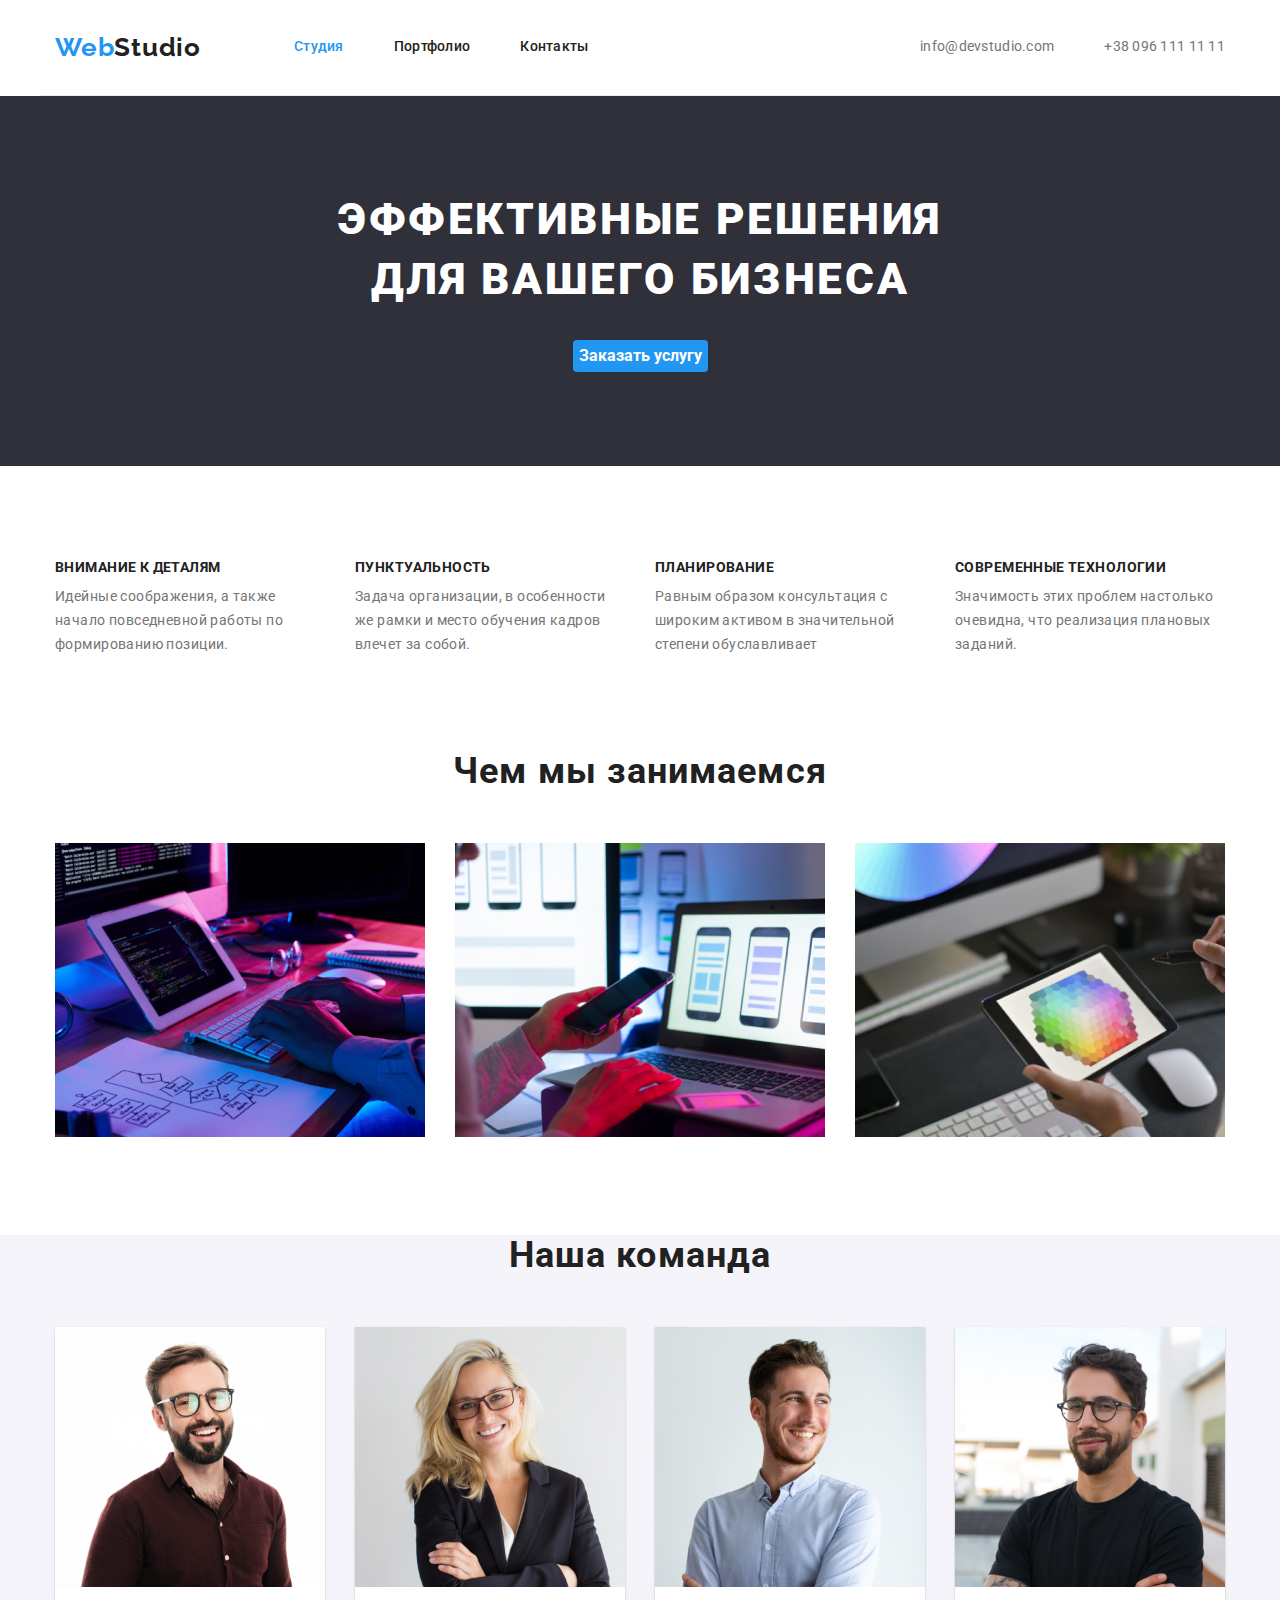
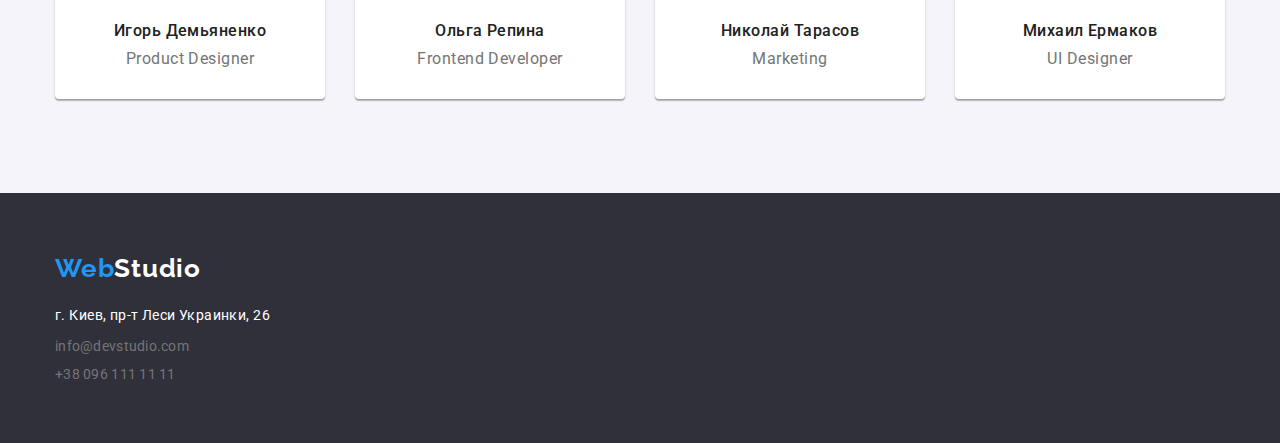
==== commit 90b47a7a: "gotovo_1" ====
--- a/index.html
+++ b/index.html
@@ -30,7 +30,6 @@
                         href="mailto:info@devstudio.com">info@devstudio.com</a></li>
                 <li class="header-item"><a class="contacts-link link" href="tel:+380961111111">+38 096 111 11 11</a>
                 </li>
-
             </ul>
         </div>
     </header>
--- a/css/styles.css
+++ b/css/styles.css
@@ -57,17 +57,11 @@
   margin: -1px;
 }
 
-.line {
-  outline: 1px solid red;
-}
-
 /*---------------Section header-------------*/
 
 /*Logo*/
 
 .logo {
-  margin-right: 93px;
-
   font-family: Raleway;
   font-weight: 700;
   font-size: 26px;
@@ -75,9 +69,19 @@
   letter-spacing: 0.03em;
   color: var(--first-fonts-color);
 }
+.nav .logo {
+  margin-right: 93px;
+  padding-top: 32px;
+  padding-bottom: 32px;
+}
 
 .color-web {
   color: var(--active-element-color);
+}
+
+.header .container {
+  width: 1200px;
+  border-bottom: 1px solid #ececec;
 }
 
 /*Navigation*/
@@ -127,6 +131,11 @@
   letter-spacing: 0.02em;
 }
 
+.nav .contacts-link {
+  padding-top: 32px;
+  padding-bottom: 32px;
+}
+
 /*---------------Section hero-------------*/
 
 .business {
@@ -217,11 +226,11 @@
 }
 
 .item {
+  margin-right: 0;
+}
+
+.item:not(:last-child) {
   margin-right: 30px;
-}
-
-.item:last-child {
-  margin-right: 0;
 }
 
 /*---------------Section team-------------*/
@@ -301,40 +310,81 @@
 /********************************Portfolio page*********************************/
 
 .filter-button {
+  border-radius: 4px;
+  border: 0;
+
   font-weight: 500;
   font-size: 16px;
   line-height: 1.62;
   font-family: inherit;
   text-align: center;
   letter-spacing: 0.03em;
-
-  border-radius: 4px;
-  border: 0;
-
+  color: var(--first-fonts-color);
   cursor: pointer;
-
-  color: var(--first-fonts-color);
 }
 .filter-button:hover,
 .filter-button:focus,
 .current-button {
   background-color: var(--active-element-color);
   color: var(--basic-color);
+  box-shadow: 0px 3px 1px rgba(0, 0, 0, 0.1), 0px 1px 2px rgba(0, 0, 0, 0.08),
+    0px 2px 2px rgba(0, 0, 0, 0.12);
+}
+
+.filter-list {
+  display: flex;
+  justify-content: center;
+  margin-bottom: 34px;
+}
+
+.filter-item {
+  margin-right: 0;
+}
+
+.filter-item:not(:last-child) {
+  margin-right: 8px;
 }
 
 .example-header {
+  margin-top: 20px;
+  margin-bottom: 4px;
+  text-align: center;
+
   font-weight: 700;
   font-size: 18px;
   line-height: 2;
   letter-spacing: 0.06em;
-
   color: var(--first-fonts-color);
 }
 
 .example-text {
+  margin-top: 0;
+  margin-bottom: 20px;
+  text-align: center;
+
   font-size: 16px;
   line-height: 1.87;
   letter-spacing: 0.03em;
-
   color: var(--second-fonts-color);
 }
+
+.example-item {
+  margin-right: 0;
+  margin-bottom: 30px;
+  background: var(--basic-color);
+  border: 1px solid #eeeeee;
+  box-sizing: border-box;
+}
+
+.example-item:not(:nth-child(3n)) {
+  margin-right: 30px;
+}
+
+/* .example-item::last-child) {
+  margin-bottom: 30px;
+} */
+
+.example-list {
+  display: flex;
+  flex-wrap: wrap;
+}
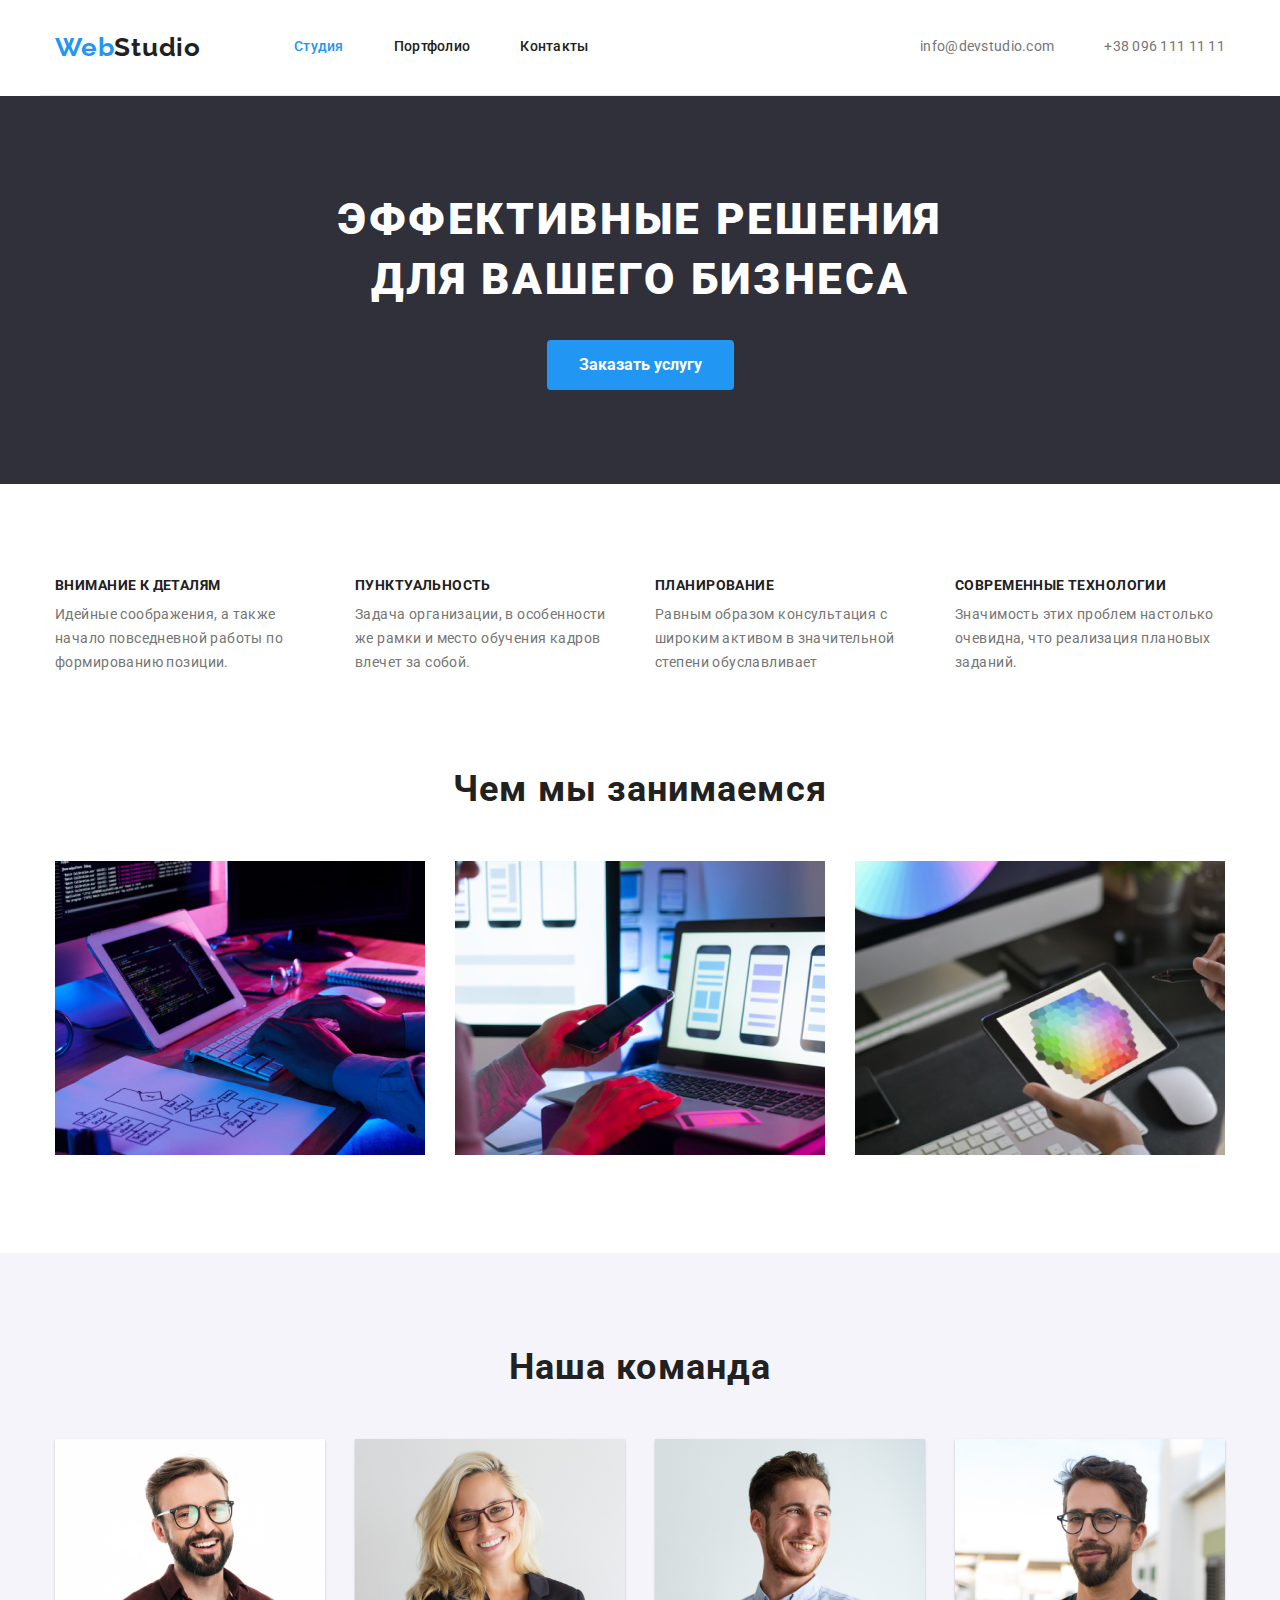
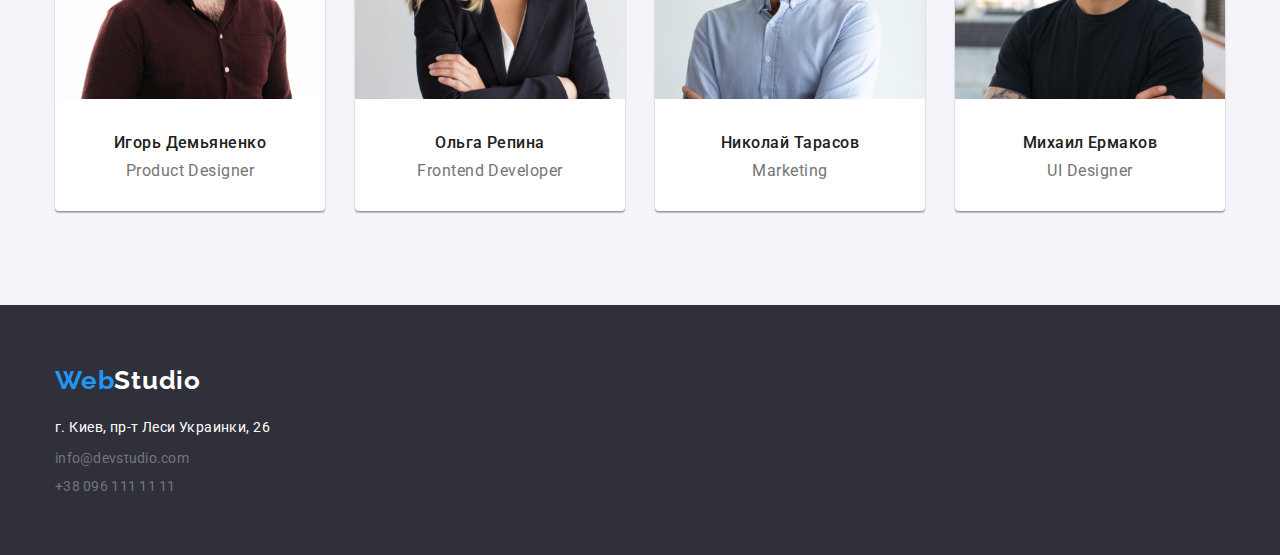
==== commit abaad81e: "исправлено" ====
--- a/index.html
+++ b/index.html
@@ -46,24 +46,24 @@
             <div class="container">
                 <h2 class="visually-hidden">Особенности</h2>
                 <ul class="tips-list list">
-                    <li>
+                    <li class="tips-item">
                         <h3 class="tips-header">Внимание к деталям</h3>
                         <p class="tips-text">Идейные соображения, а также начало повседневной работы по
                             формированию
                             позиции.</p>
                     </li>
-                    <li>
+                    <li class="tips-item">
                         <h3 class="tips-header">Пунктуальность</h3>
                         <p class="tips-text">Задача организации, в особенности же рамки и место обучения кадров
                             влечет за
                             собой.</p>
                     </li>
-                    <li>
+                    <li class="tips-item">
                         <h3 class="tips-header">Планирование</h3>
                         <p class="tips-text">Равным образом консультация с широким активом в значительной степени
                             обуславливает</p>
                     </li>
-                    <li>
+                    <li class="tips-item">
                         <h3 class="tips-header">Современные технологии</h3>
                         <p class="tips-text">Значимость этих проблем настолько очевидна, что реализация плановых
                             заданий.
@@ -77,9 +77,9 @@
             <div class="container">
                 <h2 class="make">Чем мы занимаемся</h2>
                 <ul class="make-list list">
-                    <li class="item"><img src="./images/box_1.jpg" alt="Проектирование" width="370"></li>
-                    <li class="item"><img src="./images/box_2.jpg" alt="Разработка" width="370"></li>
-                    <li class="item"><img src="./images/box_3.jpg" alt="Дизайн" width="370"></li>
+                    <li class="make-item"><img src="./images/box_1.jpg" alt="Проектирование" width="370"></li>
+                    <li class="make-item"><img src="./images/box_2.jpg" alt="Разработка" width="370"></li>
+                    <li class="make-item"><img src="./images/box_3.jpg" alt="Дизайн" width="370"></li>
                 </ul>
             </div>
         </section>
@@ -88,22 +88,22 @@
             <div class="container">
                 <h2 class="team">Наша команда</h2>
                 <ul class="team-list list">
-                    <li class="item">
+                    <li class="team-item">
                         <img src=" ./images/id.jpg" alt="Product Designer" width="270">
                         <h3 class="team-name">Игорь Демьяненко</h3>
                         <p lang="en" class="team-position">Product Designer</p>
                     </li>
-                    <li class="item">
+                    <li class="team-item">
                         <img src="./images/or.jpg" alt="Frontend Developer" width="270">
                         <h3 class="team-name">Ольга Репина</h3>
                         <p lang="en" class="team-position">Frontend Developer</p>
                     </li>
-                    <li class="item">
+                    <li class="team-item">
                         <img src="./images/nt.jpg" alt="Marketing" width="270">
                         <h3 class="team-name">Николай Тарасов</h3>
                         <p lang="en" class="team-position">Marketing</p>
                     </li>
-                    <li class="item">
+                    <li class="team-item">
                         <img src="./images/me.jpg" alt="UI Designer" width="270">
                         <h3 class="team-name">Михаил Ермаков</h3>
                         <p lang="en" class="team-position">UI Designer</p>
--- a/css/styles.css
+++ b/css/styles.css
@@ -69,34 +69,34 @@
   letter-spacing: 0.03em;
   color: var(--first-fonts-color);
 }
+
+.color-web {
+  color: var(--active-element-color);
+}
+
+.header .container {
+  border-bottom: 1px solid #ececec;
+}
+
+/*Navigation*/
+
+.nav {
+  display: flex;
+  align-items: center;
+  justify-content: space-between;
+
+  font-weight: 500;
+  font-size: 14px;
+  line-height: 1.14;
+  letter-spacing: 0.02em;
+}
+
 .nav .logo {
   margin-right: 93px;
   padding-top: 32px;
   padding-bottom: 32px;
 }
 
-.color-web {
-  color: var(--active-element-color);
-}
-
-.header .container {
-  width: 1200px;
-  border-bottom: 1px solid #ececec;
-}
-
-/*Navigation*/
-
-.nav {
-  display: flex;
-  align-items: center;
-  justify-content: space-between;
-
-  font-weight: 500;
-  font-size: 14px;
-  line-height: 1.14;
-  letter-spacing: 0.02em;
-}
-
 .nav .nav-items {
   display: flex;
 }
@@ -108,6 +108,11 @@
 .nav-link {
   display: block;
   color: var(--first-fonts-color);
+  padding-top: 32px;
+  padding-bottom: 32px;
+}
+
+.nav .contacts-link {
   padding-top: 32px;
   padding-bottom: 32px;
 }
@@ -131,11 +136,6 @@
   letter-spacing: 0.02em;
 }
 
-.nav .contacts-link {
-  padding-top: 32px;
-  padding-bottom: 32px;
-}
-
 /*---------------Section hero-------------*/
 
 .business {
@@ -156,15 +156,15 @@
 }
 
 .order-service {
+  padding: 10px 32px;
+
+  cursor: pointer;
   font-weight: 700;
   font-size: 16px;
   line-height: 1.87;
   font-family: inherit;
   border: none;
   border-radius: 4px;
-
-  cursor: pointer;
-
   background-color: var(--active-element-color);
   color: var(--basic-color);
 }
@@ -180,7 +180,6 @@
 
 .tips-list {
   display: flex;
-  justify-content: space-between;
 }
 
 .tips-header {
@@ -204,6 +203,15 @@
   max-width: 270px;
 }
 
+.tips-item {
+  width: calc((100% - 90px) / 4);
+  margin-right: 30px;
+}
+
+.tips-item:nth-child(4n) {
+  margin-right: 0;
+}
+
 /*---------------Section make-------------*/
 
 .make {
@@ -225,17 +233,16 @@
   display: flex;
 }
 
-.item {
+.make-item {
   margin-right: 0;
 }
 
-.item:not(:last-child) {
+.make-item:not(:last-child) {
   margin-right: 30px;
 }
 
 /*---------------Section team-------------*/
 .section-team {
-  padding-top: 0;
   background-color: var(--second-background-color);
 }
 
@@ -275,13 +282,20 @@
   display: flex;
 }
 
-.team-list .item {
+.team-item {
+  width: calc((100% - 90px) / 4);
+  margin-right: 30px;
+
   background: var(--basic-color);
   box-shadow: 0px 1px 3px rgba(0, 0, 0, 0.12), 0px 1px 1px rgba(0, 0, 0, 0.14),
     0px 2px 1px rgba(0, 0, 0, 0.2);
   border-radius: 0px 0px 4px 4px;
 }
 
+.tips-item:nth-child(4n) {
+  margin-right: 0;
+}
+
 /*---------------Section footer-------------*/
 .footer {
   padding: 60px 0;
@@ -312,6 +326,7 @@
 .filter-button {
   border-radius: 4px;
   border: 0;
+  padding: 6px 22px;
 
   font-weight: 500;
   font-size: 16px;
@@ -334,7 +349,7 @@
 .filter-list {
   display: flex;
   justify-content: center;
-  margin-bottom: 34px;
+  margin-bottom: 50px;
 }
 
 .filter-item {
@@ -345,10 +360,17 @@
   margin-right: 8px;
 }
 
+.example-list {
+  display: flex;
+  flex-wrap: wrap;
+  margin-left: -10px;
+  margin-top: -10px;
+  padding: 0;
+}
+
 .example-header {
-  margin-top: 20px;
-  margin-bottom: 4px;
-  text-align: center;
+  margin: 20px 0 4px 24px;
+  text-align: left;
 
   font-weight: 700;
   font-size: 18px;
@@ -358,9 +380,8 @@
 }
 
 .example-text {
-  margin-top: 0;
-  margin-bottom: 20px;
-  text-align: center;
+  margin: 0 0 20px 24px;
+  text-align: left;
 
   font-size: 16px;
   line-height: 1.87;
@@ -369,22 +390,13 @@
 }
 
 .example-item {
-  margin-right: 0;
+  width: calc((100% - 60px) / 3);
   margin-bottom: 30px;
+  margin-right: 30px;
   background: var(--basic-color);
   border: 1px solid #eeeeee;
-  box-sizing: border-box;
-}
-
-.example-item:not(:nth-child(3n)) {
-  margin-right: 30px;
-}
-
-/* .example-item::last-child) {
-  margin-bottom: 30px;
-} */
-
-.example-list {
-  display: flex;
-  flex-wrap: wrap;
-}
+}
+
+.example-item:nth-child(3n) {
+  margin-right: 0;
+}
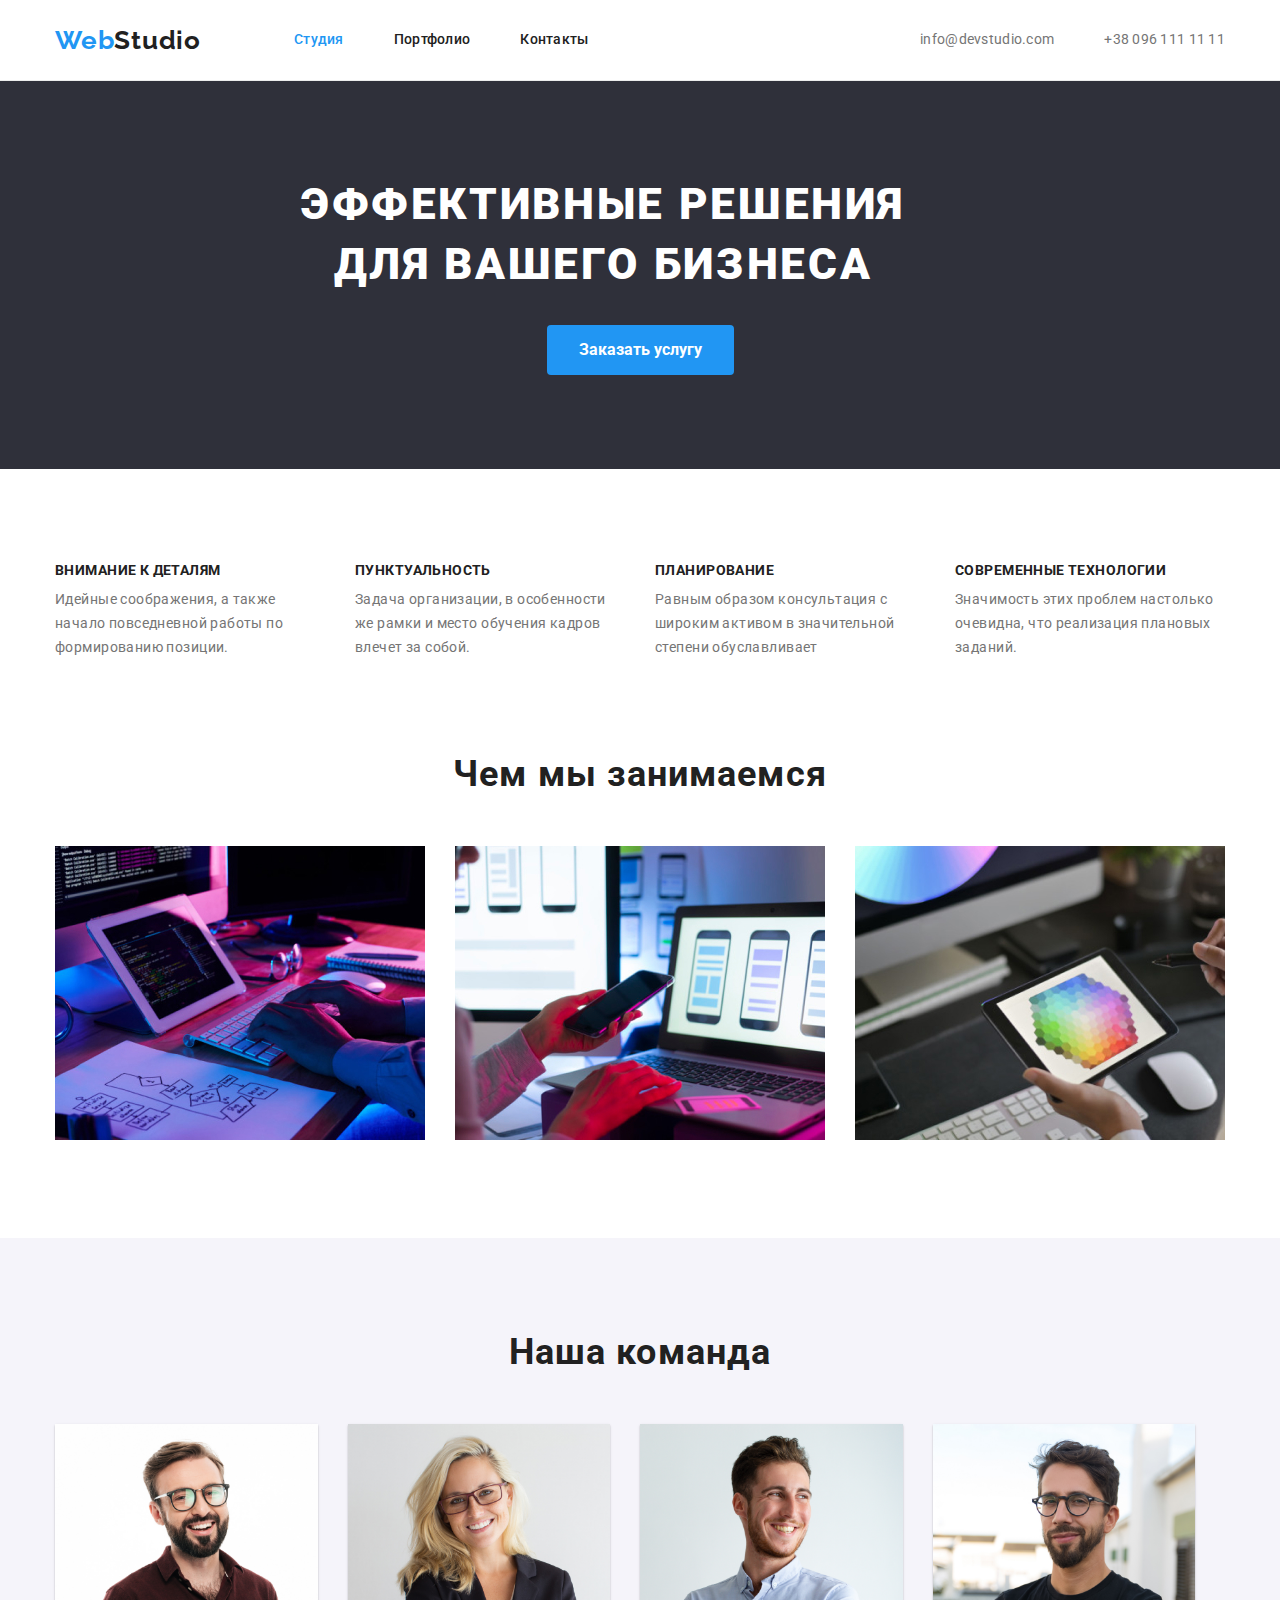
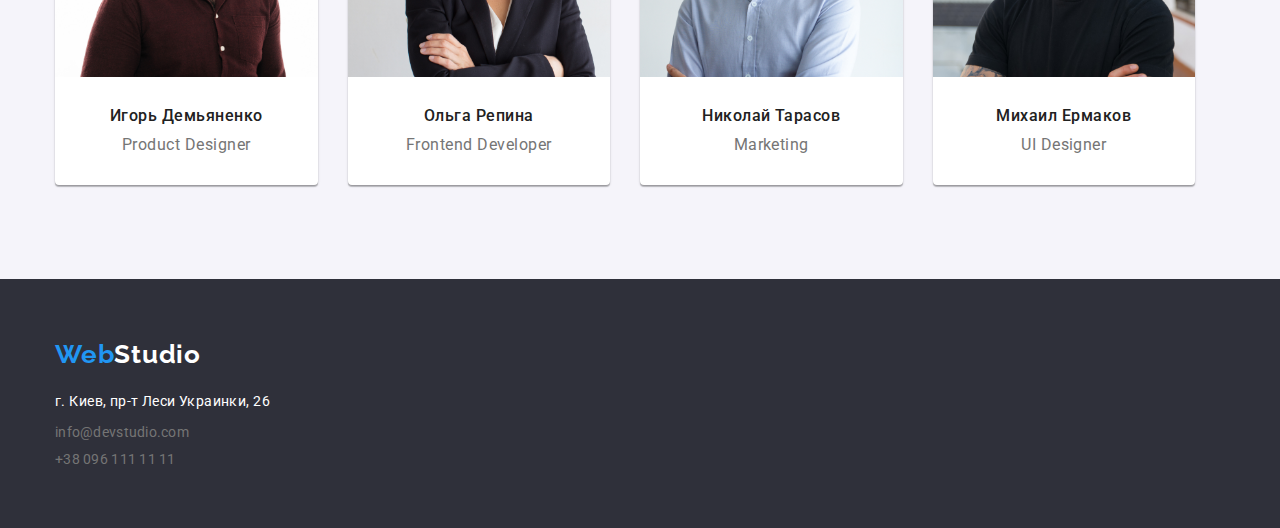
==== commit 6313f6ed: "gotowo_2" ====
--- a/index.html
+++ b/index.html
@@ -89,24 +89,32 @@
                 <h2 class="team">Наша команда</h2>
                 <ul class="team-list list">
                     <li class="team-item">
-                        <img src=" ./images/id.jpg" alt="Product Designer" width="270">
-                        <h3 class="team-name">Игорь Демьяненко</h3>
-                        <p lang="en" class="team-position">Product Designer</p>
+                        <img class="team-photo" src=" ./images/id.jpg" alt="Product Designer" width="270">
+                        <div class="team-content">
+                            <h3 class="team-name">Игорь Демьяненко</h3>
+                            <p lang="en" class="team-position">Product Designer</p>
+                        </div>
                     </li>
                     <li class="team-item">
-                        <img src="./images/or.jpg" alt="Frontend Developer" width="270">
-                        <h3 class="team-name">Ольга Репина</h3>
-                        <p lang="en" class="team-position">Frontend Developer</p>
+                        <img class="team-photo" src="./images/or.jpg" alt="Frontend Developer" width="270">
+                        <div class="team-content">
+                            <h3 class="team-name">Ольга Репина</h3>
+                            <p lang="en" class="team-position">Frontend Developer</p>
+                        </div>
                     </li>
                     <li class="team-item">
-                        <img src="./images/nt.jpg" alt="Marketing" width="270">
-                        <h3 class="team-name">Николай Тарасов</h3>
-                        <p lang="en" class="team-position">Marketing</p>
+                        <img class="team-photo" src="./images/nt.jpg" alt="Marketing" width="270">
+                        <div class="team-content">
+                            <h3 class="team-name">Николай Тарасов</h3>
+                            <p lang="en" class="team-position">Marketing</p>
+                        </div>
                     </li>
                     <li class="team-item">
-                        <img src="./images/me.jpg" alt="UI Designer" width="270">
-                        <h3 class="team-name">Михаил Ермаков</h3>
-                        <p lang="en" class="team-position">UI Designer</p>
+                        <img class="team-photo" src="./images/me.jpg" alt="UI Designer" width="270">
+                        <div class="team-content">
+                            <h3 class="team-name">Михаил Ермаков</h3>
+                            <p lang="en" class="team-position">UI Designer</p>
+                        </div>
                     </li>
                 </ul>
             </div>
--- a/css/styles.css
+++ b/css/styles.css
@@ -74,7 +74,7 @@
   color: var(--active-element-color);
 }
 
-.header .container {
+.header {
   border-bottom: 1px solid #ececec;
 }
 
@@ -83,7 +83,7 @@
 .nav {
   display: flex;
   align-items: center;
-  justify-content: space-between;
+  margin-right: auto;
 
   font-weight: 500;
   font-size: 14px;
@@ -93,8 +93,8 @@
 
 .nav .logo {
   margin-right: 93px;
-  padding-top: 32px;
-  padding-bottom: 32px;
+  padding-top: 24px;
+  padding-bottom: 24px;
 }
 
 .nav .nav-items {
@@ -113,6 +113,7 @@
 }
 
 .nav .contacts-link {
+  display: flex;
   padding-top: 32px;
   padding-bottom: 32px;
 }
@@ -139,7 +140,7 @@
 /*---------------Section hero-------------*/
 
 .business {
-  margin: 0 auto 30px;
+  margin: 0 200px 30px 200px;
 
   font-weight: 900;
   font-size: 44px;
@@ -257,11 +258,20 @@
   letter-spacing: 0.03em;
 }
 
+.team-list {
+  display: flex;
+}
+
+.team-photo {
+  display: block;
+  max-width: 100%;
+  height: auto;
+}
+
 .team-name {
   text-align: center;
-  margin-top: 30px;
+  margin: 0;
   margin-bottom: 10px;
-
   font-weight: 500;
   font-size: 16px;
   line-height: 1.18;
@@ -269,17 +279,13 @@
 }
 
 .team-position {
-  margin-top: 0;
-  margin-bottom: 30px;
+  margin: 0;
   text-align: center;
   font-size: 16px;
   line-height: 1.18;
   letter-spacing: 0.03em;
 
   color: var(--second-fonts-color);
-}
-.team-list {
-  display: flex;
 }
 
 .team-item {
@@ -294,6 +300,11 @@
 
 .tips-item:nth-child(4n) {
   margin-right: 0;
+}
+
+.team-content {
+  padding-top: 30px;
+  padding-bottom: 30px;
 }
 
 /*---------------Section footer-------------*/
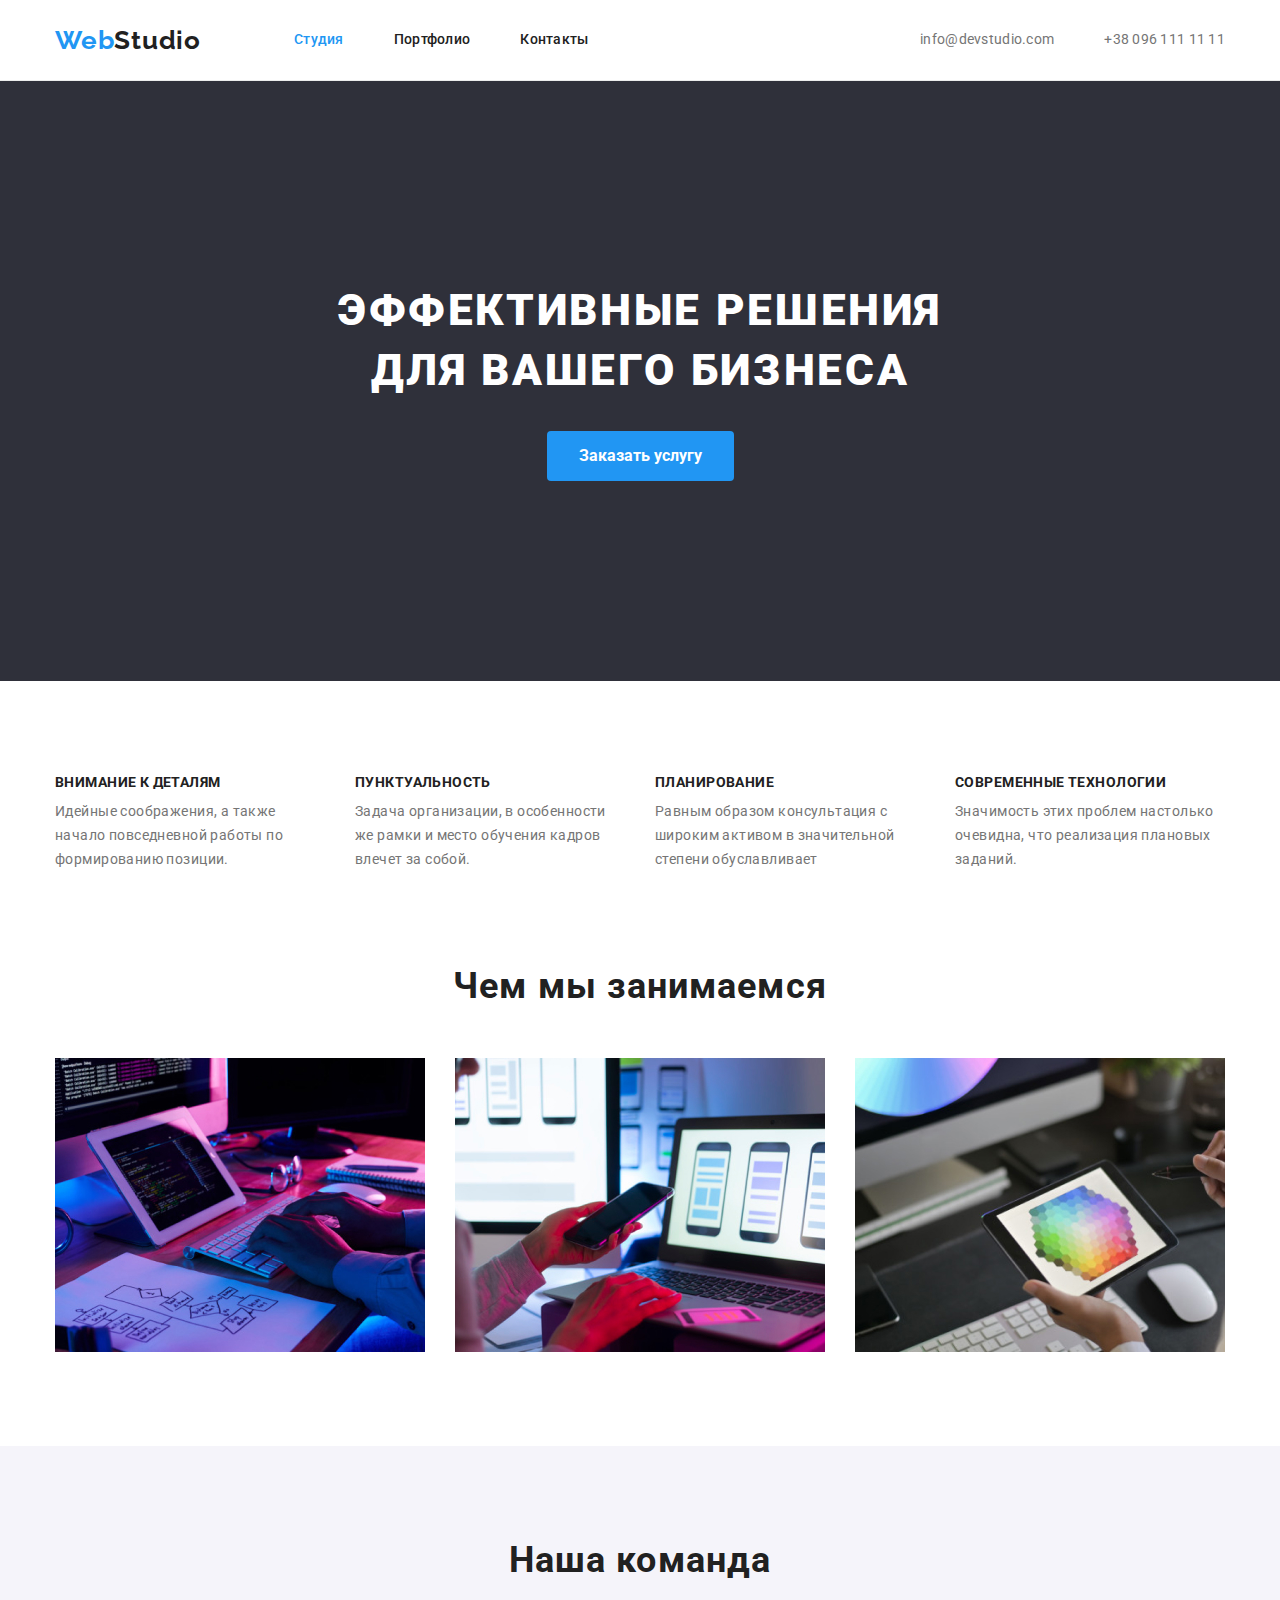
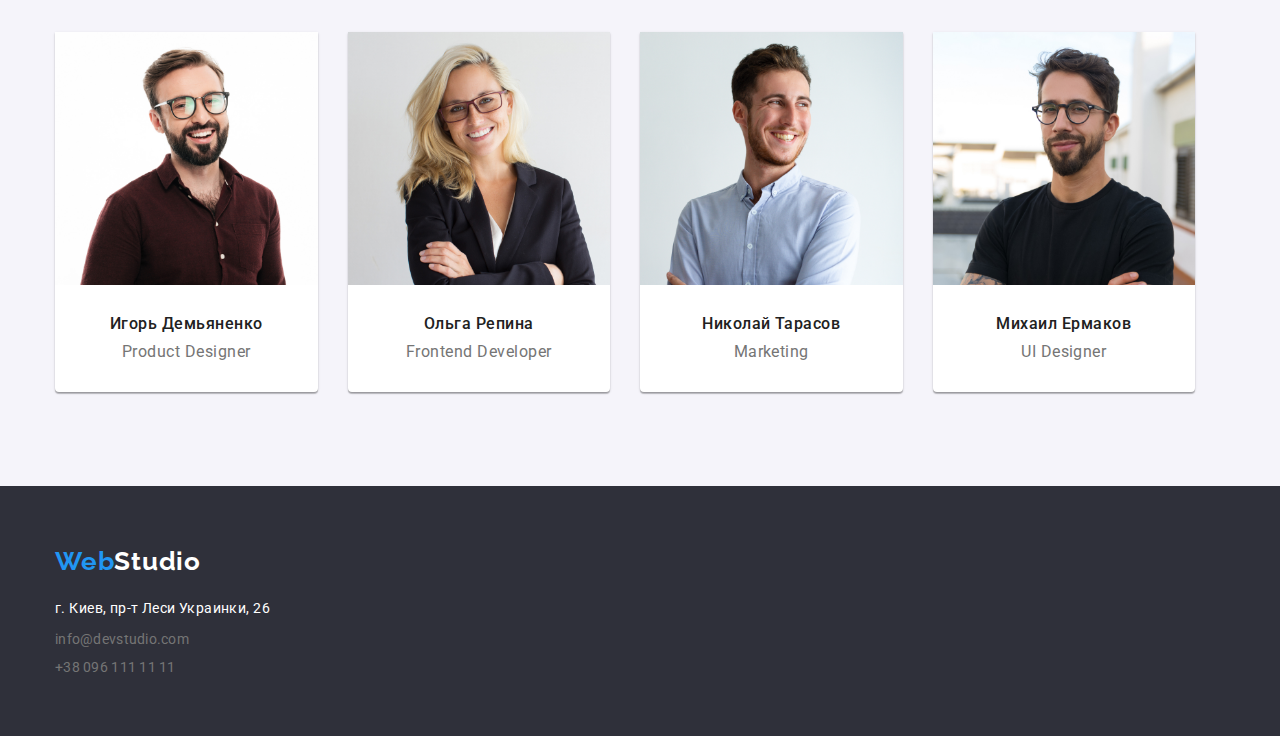
==== commit 4141f98b: "gotowo dla dz 4" ====
--- a/index.html
+++ b/index.html
@@ -77,9 +77,12 @@
             <div class="container">
                 <h2 class="make">Чем мы занимаемся</h2>
                 <ul class="make-list list">
-                    <li class="make-item"><img src="./images/box_1.jpg" alt="Проектирование" width="370"></li>
-                    <li class="make-item"><img src="./images/box_2.jpg" alt="Разработка" width="370"></li>
-                    <li class="make-item"><img src="./images/box_3.jpg" alt="Дизайн" width="370"></li>
+                    <li class="make-item"><img class="make-photo" src="./images/box_1.jpg" alt="Проектирование"
+                            width="370"></li>
+                    <li class="make-item"><img class="make-photo" src="./images/box_2.jpg" alt="Разработка" width="370">
+                    </li>
+                    <li class="make-item"><img class="make-photo" src="./images/box_3.jpg" alt="Дизайн" width="370">
+                    </li>
                 </ul>
             </div>
         </section>
--- a/css/styles.css
+++ b/css/styles.css
@@ -140,7 +140,7 @@
 /*---------------Section hero-------------*/
 
 .business {
-  margin: 0 200px 30px 200px;
+  margin: 0 auto 30px;
 
   font-weight: 900;
   font-size: 44px;
@@ -154,6 +154,7 @@
   background-color: var(--hero-color);
   color: var(--basic-color);
   text-align: center;
+  padding: 200px 0;
 }
 
 .order-service {
@@ -262,7 +263,9 @@
   display: flex;
 }
 
-.team-photo {
+.team-photo,
+.make-photo,
+.example-photo {
   display: block;
   max-width: 100%;
   height: auto;
@@ -374,15 +377,13 @@
 .example-list {
   display: flex;
   flex-wrap: wrap;
-  margin-left: -10px;
-  margin-top: -10px;
   padding: 0;
 }
 
 .example-header {
-  margin: 20px 0 4px 24px;
+  margin: 0;
+
   text-align: left;
-
   font-weight: 700;
   font-size: 18px;
   line-height: 2;
@@ -391,9 +392,9 @@
 }
 
 .example-text {
-  margin: 0 0 20px 24px;
+  margin: 0;
+
   text-align: left;
-
   font-size: 16px;
   line-height: 1.87;
   letter-spacing: 0.03em;
@@ -404,6 +405,7 @@
   width: calc((100% - 60px) / 3);
   margin-bottom: 30px;
   margin-right: 30px;
+
   background: var(--basic-color);
   border: 1px solid #eeeeee;
 }
@@ -411,3 +413,7 @@
 .example-item:nth-child(3n) {
   margin-right: 0;
 }
+
+.example-content {
+  padding: 20px 24px;
+}
